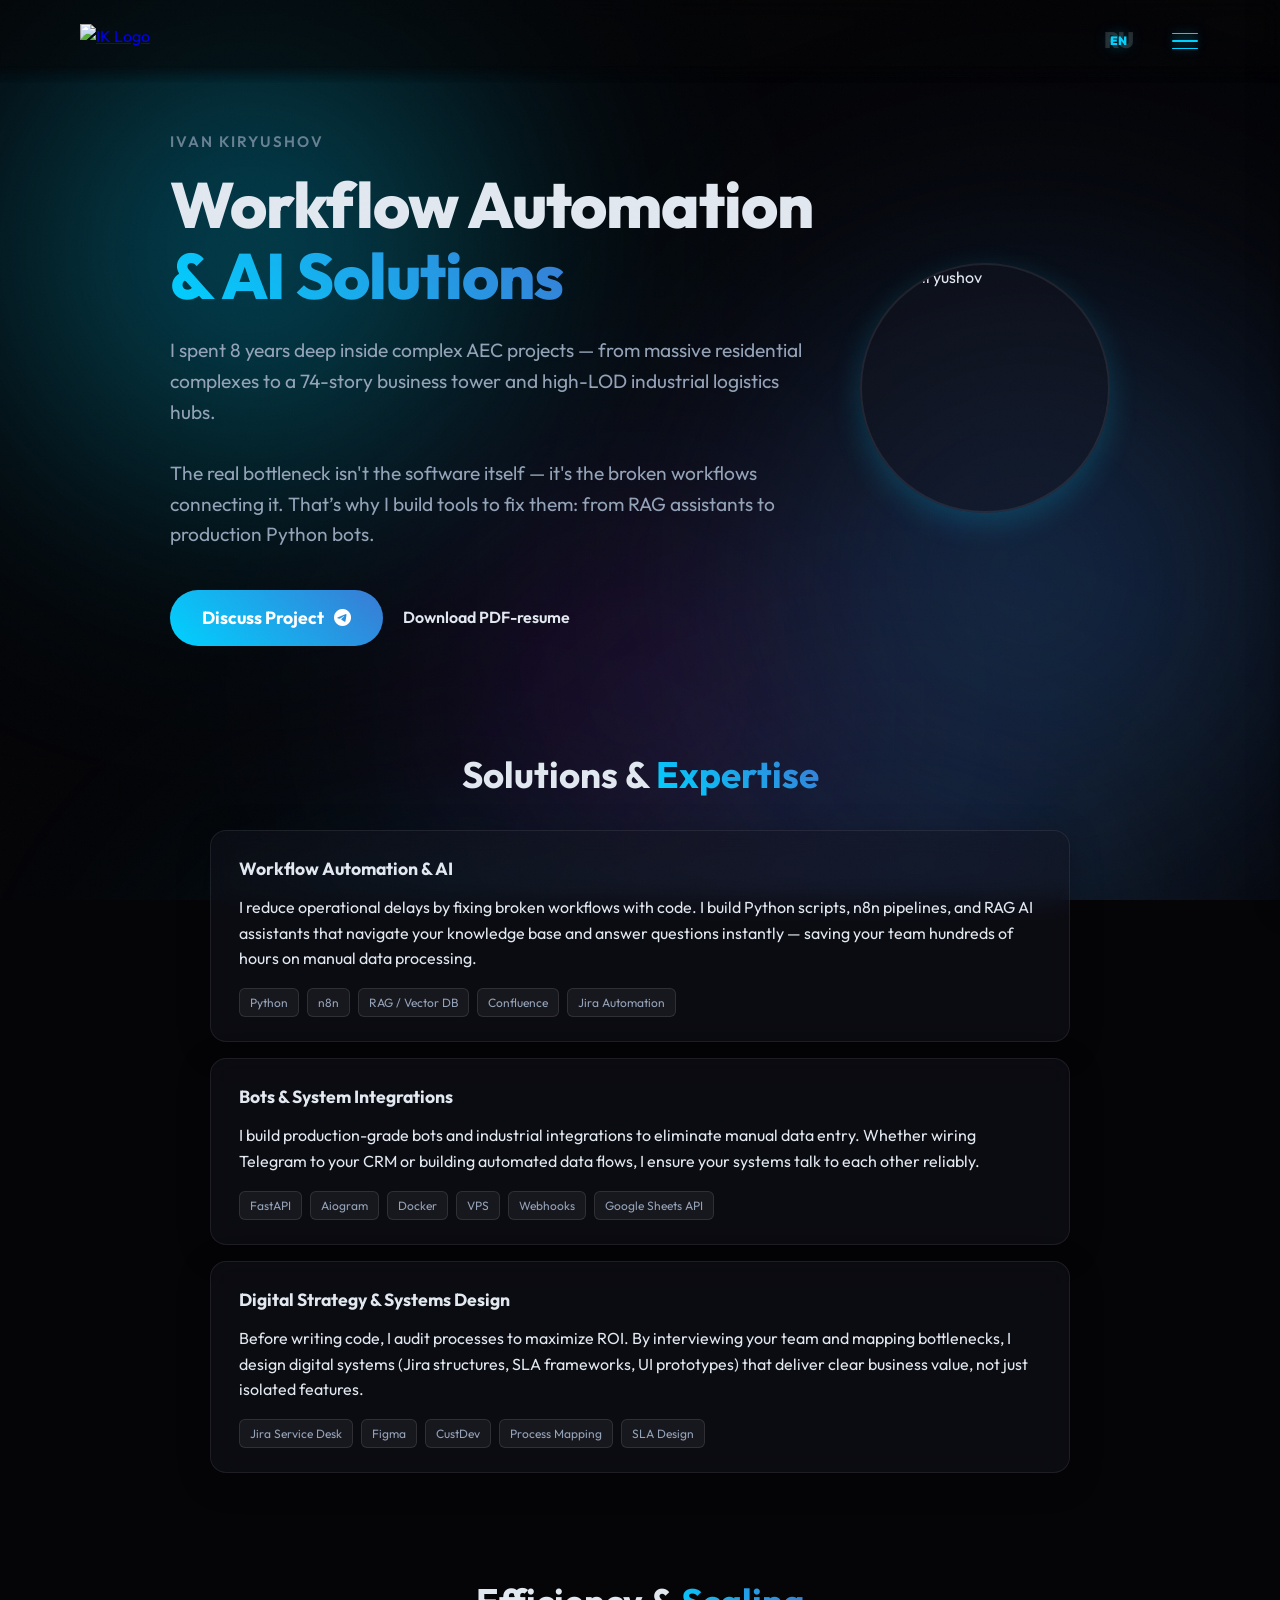
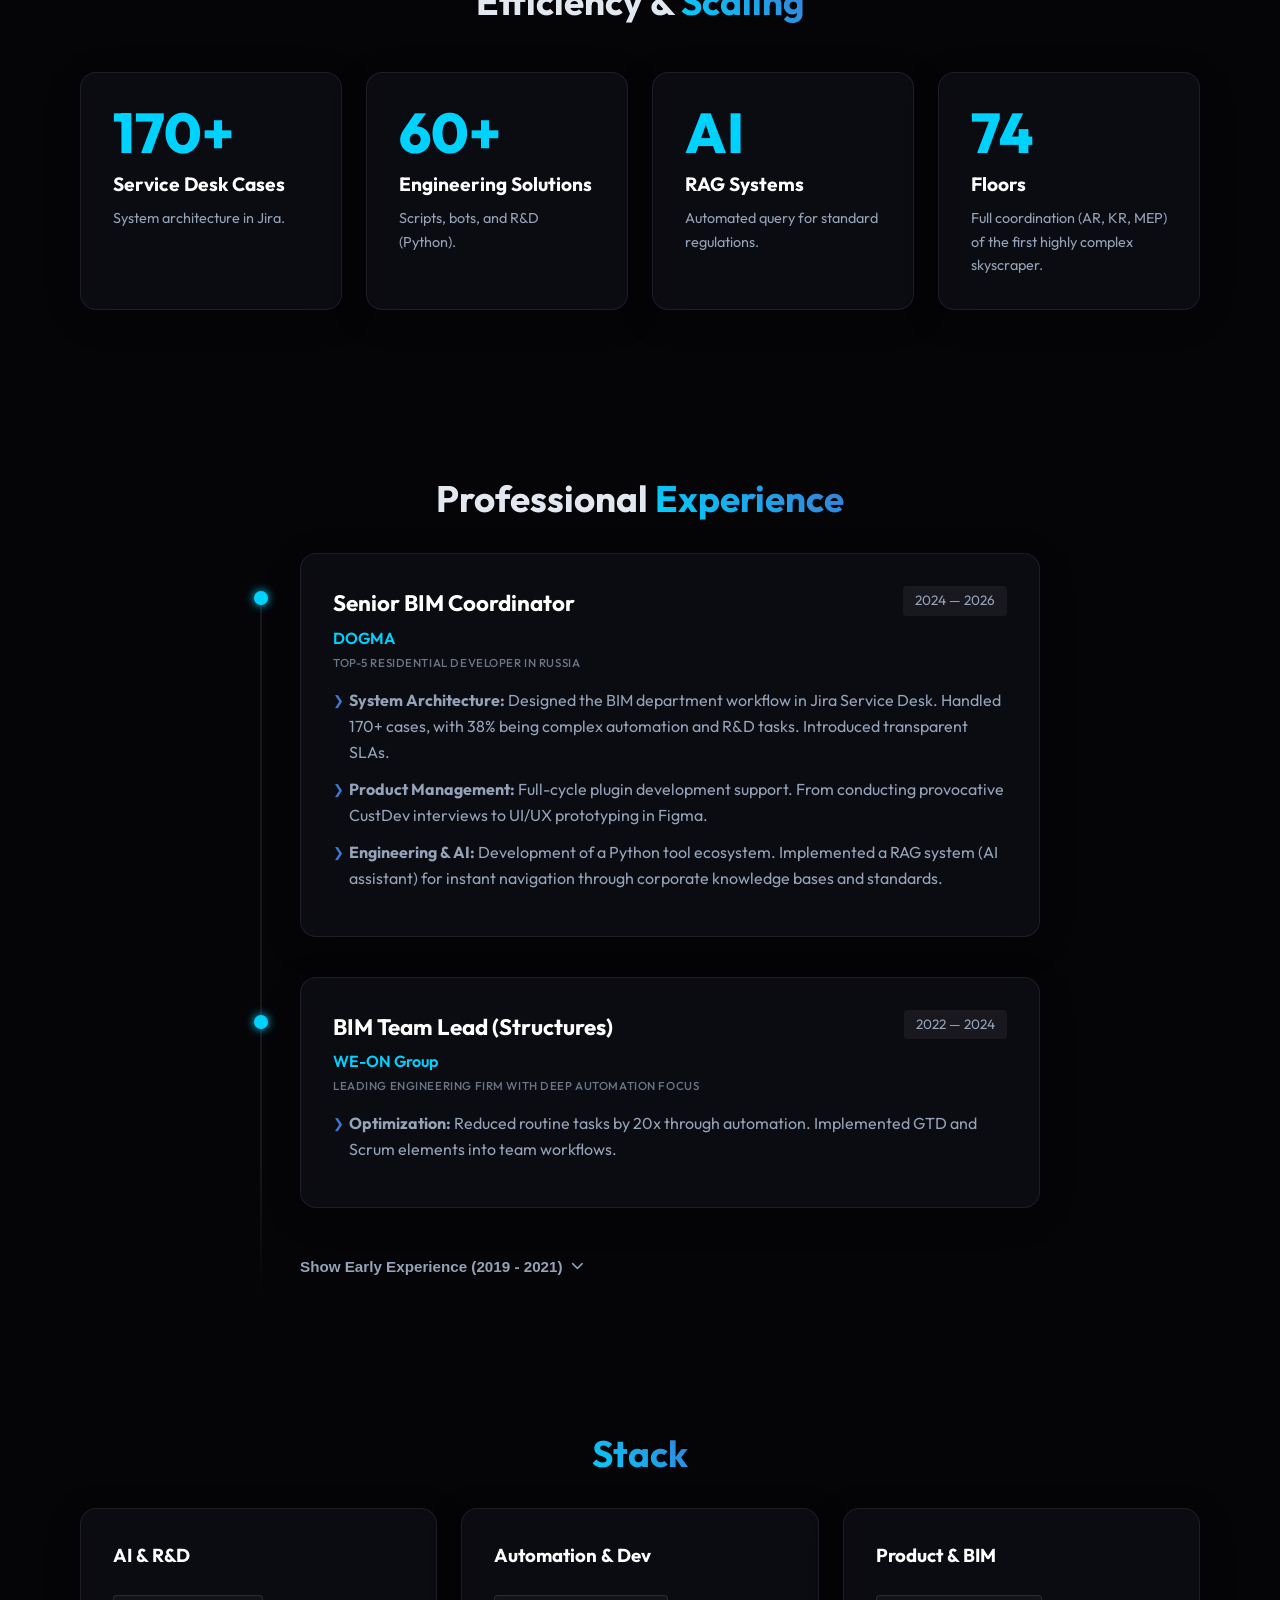
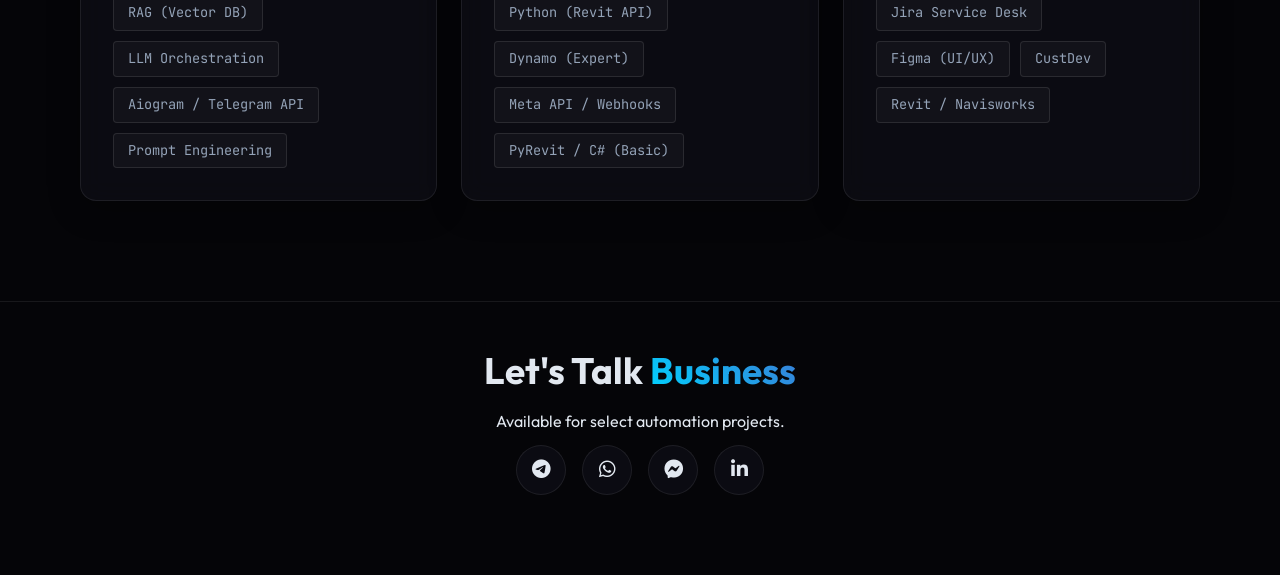
==== index.html @ f66e20c4 "feat: sync job titles in resumes with landing and fix PDF build pipeline" ====
<!DOCTYPE html>
<html lang="en">

<head>
    <meta charset="UTF-8">
    <meta name="viewport" content="width=device-width, initial-scale=1.0, maximum-scale=1.0, user-scalable=no">
    <title>Ivan Kiryushov | Workflow Automation Architect</title>
    <meta name="description"
        content="Workflow Automation Architect. Transforming manual engineering tasks into scalable automation via Python, n8n, and custom bots.">
    <link rel="preconnect" href="https://fonts.googleapis.com">
    <link rel="preconnect" href="https://fonts.gstatic.com" crossorigin>
    <link
        href="https://fonts.googleapis.com/css2?family=Outfit:wght@300;400;600;800&family=JetBrains+Mono:wght@400;500&display=swap"
        rel="stylesheet">
    <link rel="stylesheet" href="https://cdnjs.cloudflare.com/ajax/libs/font-awesome/6.4.0/css/all.min.css">
    <link rel="stylesheet" href="style.css">
    <link rel="icon" type="image/png" href="favicon.png">
    <link rel="apple-touch-icon" href="apple-touch-icon.png">
</head>

<body>
    <div class="noise-overlay"></div>
    <!-- Фоновые градиентные пятна для Glassmorphism -->
    <div class="blob-wrapper">
        <div class="blob blob-1"></div>
        <div class="blob blob-2"></div>
        <div class="blob blob-3"></div>
        <div class="blob blob-4"></div>
        <div class="blob blob-5"></div>
    </div>

    <nav class="glass-nav">
        <div class="container nav-content">
            <div class="nav-left">
                <a href="#" class="logo">
                    <img src="logo.png" alt="IK Logo" class="logo-img">
                </a>
            </div>

            <div class="nav-center">
                <!-- Status container removed for cleaner UX -->
            </div>
            <div class="nav-right">
                <a href="ru.html" class="lang-stack">
                    <span class="lang-bg">RU</span>
                    <span class="lang-fg">EN</span>
                </a>
                <!-- Burger Button -->
                <button class="menu-toggle" id="menu-toggle" aria-label="Menu">
                    <span></span>
                    <span></span>
                    <span></span>
                </button>
            </div>
        </div>
    </nav>

    <!-- Mobile Menu (Side Drawer) -->
    <div class="menu-dimmer" id="menu-dimmer"></div>
    <div class="mobile-drawer" id="mobile-drawer">
        <div class="drawer-header">
            <a href="ru.html?menu=active" class="lang-stack" style="margin-left: 10px;">
                <span class="lang-bg">RU</span>
                <span class="lang-fg">EN</span>
            </a>
            <button class="close-drawer" id="close-drawer" aria-label="Close">
                <i class="fas fa-times"></i>
            </button>
        </div>
        <div class="drawer-content">
            <ul class="drawer-nav">
                <li><a href="#services">Solutions</a></li>
                <li><a href="#stats">Efficiency</a></li>
                <li><a href="#experience">Experience</a></li>
                <li><a href="#skills">Stack</a></li>
            </ul>
            <div class="drawer-footer">
                <p>Contact me:</p>
                <div class="drawer-socials">
                    <a href="https://t.me/bimivan" target="_blank" class="glass-icon"><i
                            class="fab fa-telegram-plane"></i></a>
                    <a href="#" target="_blank" class="glass-icon"><i class="fab fa-whatsapp"></i></a>
                    <a href="#" target="_blank" class="glass-icon"><i class="fab fa-facebook-messenger"></i></a>
                    <a href="https://www.linkedin.com/in/ivan-kiryushov-5489a4198/" target="_blank"
                        class="glass-icon"><i class="fab fa-linkedin-in"></i></a>
                </div>
            </div>
        </div>
    </div>

    <header id="home" class="hero">
        <div class="container hero-content fade-up">
            <div class="hero-text-block">
                <p class="hero-name-tag">Ivan Kiryushov</p>
                <h1>Workflow Automation <br><span class="accent">& AI Solutions</span></h1>
                <p class="subtitle" style="max-width: 650px;">
                    I spent 8 years deep inside complex AEC projects — from massive residential complexes to a 74-story
                    business tower and high-LOD industrial logistics hubs.<br><br>
                    The real bottleneck isn't the software itself — it's the broken workflows connecting it. That’s why
                    I build tools to fix them: from RAG assistants to production Python bots.
                </p>
                <div class="hero-actions">
                    <a href="https://t.me/bimivan" target="_blank" class="btn btn-primary">Discuss Project <i
                            class="fab fa-telegram-plane"></i></a>
                    <a href="assets/Ivan_Kiryushov_Resume_EN.pdf" class="btn btn-secondary" download>Download
                        PDF-resume</a>
                </div>
            </div>

            <div class="hero-photo-block" style="position: relative;">
                <div class="glass-photo-wrapper"
                    style="width: 250px; height: 250px; border-radius: 50%; overflow: hidden; background: var(--glass-bg); border: 2px solid var(--glass-border); box-shadow: 0 10px 30px rgba(0, 210, 255, 0.2); position: relative; display: flex; align-items: center; justify-content: center;">
                    <img src="profile.png" alt="Ivan Kiryushov" style="width: 100%; height: 100%; object-fit: cover;">
                </div>
            </div>
        </div>
    </header>

    <section id="services" class="services section-pad">
        <div class="container">
            <h2 class="section-title text-center fade-up">Solutions & <span class="accent">Expertise</span></h2>
            <div class="services-list fade-up">

                <div class="service-card glass-card">
                    <div class="service-card-header">
                        <span class="service-title">Workflow Automation & AI</span>
                    </div>
                    <div class="service-card-body">
                        <p>I reduce operational delays by fixing broken workflows with code. I build Python scripts, n8n pipelines, and RAG AI assistants that navigate your knowledge base and answer questions instantly — saving your team hundreds of hours on manual data processing.</p>
                        <div class="service-tags">
                            <span>Python</span>
                            <span>n8n</span>
                            <span>RAG / Vector DB</span>
                            <span>Confluence</span>
                            <span>Jira Automation</span>
                        </div>
                    </div>
                </div>

                <div class="service-card glass-card">
                    <div class="service-card-header">
                        <span class="service-title">Bots & System Integrations</span>
                    </div>
                    <div class="service-card-body">
                        <p>I build production-grade bots and industrial integrations to eliminate manual data entry. Whether wiring Telegram to your CRM or building automated data flows, I ensure your systems talk to each other reliably.</p>
                        <div class="service-tags">
                            <span>FastAPI</span>
                            <span>Aiogram</span>
                            <span>Docker</span>
                            <span>VPS</span>
                            <span>Webhooks</span>
                            <span>Google Sheets API</span>
                        </div>
                    </div>
                </div>

                <div class="service-card glass-card">
                    <div class="service-card-header">
                        <span class="service-title">Digital Strategy & Systems Design</span>
                    </div>
                    <div class="service-card-body">
                        <p>Before writing code, I audit processes to maximize ROI. By interviewing your team and mapping bottlenecks, I design digital systems (Jira structures, SLA frameworks, UI prototypes) that deliver clear business value, not just isolated features.</p>
                        <div class="service-tags">
                            <span>Jira Service Desk</span>
                            <span>Figma</span>
                            <span>CustDev</span>
                            <span>Process Mapping</span>
                            <span>SLA Design</span>
                        </div>
                    </div>
                </div>

            </div>
        </div>
    </section>

    <section id="stats" class="stats">
        <div class="container fade-up" style="margin-bottom: 40px;">
            <h2 class="section-title text-center">Efficiency & <span class="accent">Scaling</span></h2>
        </div>
        <div class="container stats-grid delay-1 fade-up">
            <div class="stat-card glass-card">
                <div class="stat-number">170+</div>
                <div class="stat-label">Service Desk Cases</div>
                <div class="stat-desc">System architecture in Jira.</div>
            </div>
            <div class="stat-card glass-card">
                <div class="stat-number">60+</div>
                <div class="stat-label">Engineering Solutions</div>
                <div class="stat-desc">Scripts, bots, and R&D (Python).</div>
            </div>
            <div class="stat-card glass-card">
                <div class="stat-number">AI</div>
                <div class="stat-label">RAG Systems</div>
                <div class="stat-desc">Automated query for standard regulations.</div>
            </div>
            <div class="stat-card glass-card">
                <div class="stat-number">74</div>
                <div class="stat-label">Floors</div>
                <div class="stat-desc">Full coordination (AR, KR, MEP) of the first highly complex skyscraper.</div>
            </div>
        </div>
    </section>

    <section id="experience" class="experience section-pad">
        <div class="container">
            <h2 class="section-title text-center fade-up">Professional <span class="accent">Experience</span></h2>

            <div class="timeline">
                <div class="timeline-item fade-up">
                    <div class="timeline-dot"></div>
                    <div class="glass-card timeline-content">
                        <div class="job-header">
                            <div>
                                <h3>Senior BIM Coordinator</h3>
                                <div class="company">DOGMA</div>
                                <span class="company-tagline">TOP-5 Residential Developer in Russia</span>
                            </div>
                            <div class="period">2024 — 2026</div>
                        </div>
                        <ul class="job-details">
                            <li><strong>System Architecture:</strong> Designed the BIM department workflow in Jira
                                Service Desk. Handled 170+ cases, with 38% being complex automation and R&D tasks.
                                Introduced transparent SLAs.</li>
                            <li><strong>Product Management:</strong> Full-cycle plugin development support. From
                                conducting provocative CustDev interviews to UI/UX prototyping in Figma.</li>
                            <li><strong>Engineering & AI:</strong> Development of a Python tool ecosystem. Implemented a
                                RAG system (AI assistant) for instant navigation through corporate knowledge bases and
                                standards.</li>
                        </ul>
                    </div>
                </div>

                <div class="timeline-item fade-up">
                    <div class="timeline-dot"></div>
                    <div class="glass-card timeline-content">
                        <div class="job-header">
                            <div>
                                <h3>BIM Team Lead (Structures) </h3>
                                <div class="company">WE-ON Group</div>
                                <span class="company-tagline">Leading engineering firm with deep automation focus</span>
                            </div>
                            <div class="period">2022 — 2024</div>
                        </div>
                        <ul class="job-details">
                            <li><strong>Optimization:</strong> Reduced routine tasks by 20x through automation.
                                Implemented GTD and Scrum elements into team workflows.</li>
                        </ul>
                    </div>
                </div>

                <div class="exp-accordion">
                    <button class="exp-header">
                        <span>Show Early Experience (2019 - 2021)</span>
                        <i class="fas fa-chevron-down exp-chevron"></i>
                    </button>
                    <div class="exp-body">
                        <div class="exp-content">
                            <!-- Severin Development -->
                            <div class="timeline-item" style="margin-bottom: 0;">
                                <div class="timeline-dot" style="z-index: 2;"></div>
                                <div class="glass-card timeline-content">
                                    <div class="job-header">
                                        <div>
                                            <h3>BIM Coordinator</h3>
                                            <div class="company">Severin Development</div>
                                            <span class="company-tagline">Innovation incubator & birthplace of the
                                                "Signal"
                                                ecosystem and 3D-scanning technologies</span>
                                        </div>
                                        <div class="period">2020 — 2021</div>
                                    </div>
                                    <ul class="job-details">
                                        <li><strong>Complex Modeling:</strong> Coordination of a 74-story tower (AR, KR,
                                            MEP) in
                                            Moscow City.</li>
                                        <li><strong>R&D / Team Leading:</strong> Development of Scan-to-BIM workflows
                                            (point
                                            clouds). Task distribution management.</li>
                                    </ul>
                                </div>
                            </div>

                            <!-- MK3 Engineering -->
                            <div class="timeline-item" style="margin-bottom: 0; margin-top: 24px;">
                                <div class="timeline-dot" style="z-index: 2;"></div>
                                <div class="glass-card timeline-content">
                                    <div class="job-header">
                                        <div>
                                            <h3>BIM Coordinator</h3>
                                            <div class="company">MK3 Engineering</div>
                                            <span class="company-tagline">Award-winning industrial & high-LOD design
                                                experts</span>
                                        </div>
                                        <div class="period">2019 — 2020</div>
                                    </div>
                                    <ul class="job-details">
                                        <li><strong>Recognition:</strong> Industrial project won <strong>2nd
                                                place</strong> in the All-Russian BIM Technology Competition 2020.</li>
                                        <li><strong>Quality Control:</strong> Optimized clash detection algorithms,
                                            reducing design errors by 30% through automated reporting.</li>
                                    </ul>
                                </div>
                            </div>
                        </div>
                    </div>
                </div>
            </div>
        </div>
    </section>

    <section id="skills" class="skills section-pad">
        <div class="container fade-up">
            <h2 class="section-title text-center"><span class="accent">Stack</span></h2>
            <div class="skills-grid">
                <!-- AI & Automation -->
                <div class="glass-card skill-category">
                    <h3>AI & R&D</h3>
                    <div class="skill-tags">
                        <span>RAG (Vector DB)</span>
                        <span>LLM Orchestration</span>
                        <span>Aiogram / Telegram API</span>
                        <span>Prompt Engineering</span>
                    </div>
                </div>
                <!-- Core Dev -->
                <div class="glass-card skill-category">
                    <h3>Automation & Dev</h3>
                    <div class="skill-tags">
                        <span>Python (Revit API)</span>
                        <span>Dynamo (Expert)</span>
                        <span>Meta API / Webhooks</span>
                        <span>PyRevit / C# (Basic)</span>
                    </div>
                </div>
                <!-- Management -->
                <div class="glass-card skill-category">
                    <h3>Product & BIM</h3>
                    <div class="skill-tags">
                        <span>Jira Service Desk</span>
                        <span>Figma (UI/UX)</span>
                        <span>CustDev</span>
                        <span>Revit / Navisworks</span>
                    </div>
                </div>
            </div>
        </div>
    </section>


    <footer class="footer">
        <div class="container footer-content fade-up">
            <div class="footer-cta">
                <h2>Let's Talk <span class="accent">Business</span></h2>
                <p>Available for select automation projects.</p>
            </div>
            <div class="social-links">
                <a href="https://t.me/bimivan" target="_blank" class="glass-icon"><i
                        class="fab fa-telegram-plane"></i></a>
                <a href="https://wa.me/79959209584" target="_blank" class="glass-icon"><i
                        class="fab fa-whatsapp"></i></a>
                <a href="https://m.me/ivan.kiryushov" target="_blank" class="glass-icon"><i
                        class="fab fa-facebook-messenger"></i></a>
                <a href="https://www.linkedin.com/in/ivan-kiryushov-5489a4198/" target="_blank" class="glass-icon"><i
                        class="fab fa-linkedin-in"></i></a>
            </div>
        </div>
    </footer>


    <script src="app.js"></script>
</body>

</html>
---- style.css ----
:root {
    --bg-primary: #050508;
    --accent-blue: #00d2ff;
    --accent-teal: #3a7bd5;
    --text-main: #e2e8f0;
    --text-muted: #94a3b8;
    --glass-border: rgba(255, 255, 255, 0.08);
    --glass-bg: rgba(20, 22, 32, 0.45);
}

* {
    margin: 0;
    padding: 0;
    box-sizing: border-box;
    -webkit-font-smoothing: antialiased;
}

::selection {
    background-color: var(--accent-blue);
    color: var(--bg-primary);
}

::-moz-selection {
    background-color: var(--accent-blue);
    color: var(--bg-primary);
}

html {
    scroll-behavior: smooth;
    scroll-padding-top: 100px;
    overflow-x: hidden;
    width: 100%;
    margin: 0;
    padding: 0;
}

body {
    font-family: 'Outfit', sans-serif;
    background-color: var(--bg-primary);
    color: var(--text-main);
    line-height: 1.6;
    position: relative;
    margin: 0;
    padding: 0;
}

.noise-overlay {
    position: fixed;
    top: 0;
    left: 0;
    width: 100%;
    height: 100%;
    pointer-events: none;
    z-index: 9999;
    opacity: 0.02;
    background-image: url("data:image/svg+xml,%3Csvg viewBox='0 0 200 200' xmlns='http://www.w3.org/2000/svg'%3E%3Cfilter id='noiseFilter'%3E%3CfeTurbulence type='turbulence' baseFrequency='0.45' numOctaves='3' stitchTiles='stitch'/%3E%3C/filter%3E%3Crect width='100%25' height='100%25' filter='url(%23noiseFilter)'/%3E%3C/svg%3E");
    background-size: 150px 150px;
}

.blob-wrapper {
    position: fixed;
    /* Pin to viewport to prevent vertical leakage */
    top: 0;
    left: 0;
    width: 100%;
    height: 100%;
    overflow: hidden;
    clip-path: inset(0 0 0 0);
    /* Force clip to browser window */
    z-index: -1;
    pointer-events: none;
}

/* Background animated blobs for Premium Glassmorphism */
.blob {
    position: absolute;
    filter: blur(120px);
    z-index: -1;
    opacity: 0.8;
    mix-blend-mode: screen;
    pointer-events: none;
}

.blob-1 {
    top: -100px;
    left: -100px;
    width: 700px;
    height: 700px;
    background: radial-gradient(circle, rgba(0, 210, 255, 0.55) 0%, transparent 70%);
    animation: move-1 25s infinite alternate;
}

.blob-2 {
    top: 20%;
    right: -150px;
    width: 800px;
    height: 800px;
    background: radial-gradient(circle, rgba(58, 123, 213, 0.5) 0%, transparent 70%);
    animation: move-2 30s infinite alternate-reverse;
}

.blob-3 {
    top: 90%;
    left: 10%;
    width: 650px;
    height: 650px;
    background: radial-gradient(circle, rgba(0, 210, 255, 0.45) 0%, transparent 70%);
    animation: move-3 20s infinite alternate;
}

.blob-4 {
    top: 50%;
    left: 30%;
    width: 500px;
    height: 500px;
    background: radial-gradient(circle, rgba(142, 45, 226, 0.35) 0%, transparent 70%);
    animation: move-1 18s infinite alternate-reverse;
}

.blob-5 {
    top: 75%;
    right: 5%;
    width: 650px;
    height: 650px;
    background: radial-gradient(circle, rgba(58, 123, 213, 0.4) 0%, transparent 70%);
    animation: move-4 22s infinite alternate;
}

@keyframes move-1 {
    0% {
        transform: translate(0, 0) scale(1) rotate(0deg);
    }

    100% {
        transform: translate(100px, 50px) scale(1.2) rotate(45deg);
    }
}

@keyframes move-4 {
    0% {
        transform: translate(0, 0) scale(1);
    }

    100% {
        transform: translate(-120px, -80px) scale(1.15) rotate(-30deg);
    }
}

@keyframes move-2 {
    0% {
        transform: translate(0, 0) scale(1.1);
    }

    100% {
        transform: translate(-150px, 100px) scale(0.9);
    }
}

@keyframes move-3 {
    0% {
        transform: translate(0, 100px) scale(0.8);
    }

    100% {
        transform: translate(50px, -50px) scale(1.1);
    }
}


.container {
    max-width: 1200px;
    margin: 0 auto;
    padding: 0 40px;
    /* Increased for premium air */
}

.accent {
    color: var(--accent-blue);
    background: -webkit-linear-gradient(45deg, var(--accent-blue), var(--accent-teal));
    -webkit-background-clip: text;
    background-clip: text;
    -webkit-text-fill-color: transparent;
}

h1 {
    font-size: clamp(2.5rem, 5vw, 4.5rem);
    font-weight: 800;
    line-height: 1.1;
    margin-bottom: 24px;
    letter-spacing: -1px;
}

/* Specific sizing for Russian H1 to prevent overflow/crowding */
html[lang="ru"] h1 {
    font-size: clamp(2rem, 4.2vw, 3.8rem);
}

h2 {
    font-size: 2.3rem;
    font-weight: 700;
    margin-bottom: 40px;
}

.section-title {
    margin-bottom: 25px;
}

.text-center {
    text-align: center;
}

/* Glassmorphism Cards */
.glass-card {
    background: var(--glass-bg);
    backdrop-filter: blur(12px);
    -webkit-backdrop-filter: blur(12px);
    border: 1px solid var(--glass-border);
    border-radius: 16px;
    padding: 32px;
    transition: border-color 0.3s ease, box-shadow 0.3s ease;
    box-shadow: 0 8px 32px rgba(0, 0, 0, 0.3);
    /* Static shadow for volume */
    position: relative;
}




/* Nav */
.glass-nav {
    position: fixed;
    top: 0;
    left: 0;
    width: 100%;
    z-index: 1000;
    background: rgba(5, 5, 8, 0.6) !important;
    backdrop-filter: blur(12px) !important;
    -webkit-backdrop-filter: blur(12px) !important;
    padding: 16px 0;
    transition: all 0.3s ease;
    box-shadow: 0 4px 30px rgba(0, 0, 0, 0.3);
    mask-image: linear-gradient(to bottom, black 80%, transparent 100%);
    -webkit-mask-image: linear-gradient(to bottom, black 80%, transparent 100%);
    border-bottom: none;
}

/* --- Legacy Nav Styles Removed (Consolidated in Unified Header section) --- */

/* Buttons */
.btn-outline {
    border: 1px solid var(--accent-blue);
    color: var(--accent-blue);
    padding: 10px 24px;
    border-radius: 30px;
    text-decoration: none;
    font-weight: 600;
    transition: all 0.3s ease;
}

.btn-outline:hover {
    background: rgba(0, 210, 255, 0.1);
    box-shadow: 0 0 15px rgba(0, 210, 255, 0.2);
}

.btn-primary {
    background: linear-gradient(45deg, var(--accent-blue), var(--accent-teal));
    color: #fff;
    padding: 14px 32px;
    border-radius: 30px;
    text-decoration: none;
    font-weight: 700;
    font-size: 1.1rem;
    display: inline-flex;
    align-items: center;
    gap: 10px;
    transition: transform 0.2s, box-shadow 0.2s;
    border: none;
}

.btn-primary:hover {
    transform: scale(1.05);
    box-shadow: 0 0 20px rgba(0, 210, 255, 0.4);
}

.btn-secondary {
    color: var(--text-main);
    text-decoration: none;
    display: inline-flex;
    align-items: center;
    gap: 8px;
    font-weight: 600;
    transition: color 0.2s;
}

.btn-secondary:hover {
    color: var(--accent-blue);
}

/* Hero Section */
.hero-name-tag {
    font-size: 0.95rem;
    font-weight: 600;
    color: var(--text-muted);
    letter-spacing: 2px;
    text-transform: uppercase;
    margin-bottom: 16px;
    opacity: 0.7;
}

.hero {
    display: flex;
    align-items: center;
    padding-top: 130px;
    padding-bottom: 40px;
    position: relative;
    min-height: auto;
}

.subtitle {
    font-size: 1.2rem;
    color: var(--text-muted);
    max-width: 600px;
    margin-bottom: 40px;
}

.hero-content {
    display: grid;
    grid-template-columns: 1fr auto;
    gap: 40px;
    align-items: center;
}

.hero-actions {
    display: flex;
    gap: 20px;
    align-items: center;
}

@media (max-width: 900px) {
    .hero {
        padding-top: 80px;
        /* Уменьшаем отступ сверху на мобилке */
        min-height: auto;
    }

    .hero-content {
        grid-template-columns: 1fr;
        text-align: center;
        gap: 20px;
    }

    .hero-greeting {
        justify-content: center;
    }

    .subtitle {
        margin: 0 auto 30px auto;
    }

    .hero-actions {
        justify-content: center;
        flex-wrap: wrap;
    }

    .hero-photo-block {
        order: -1;
        display: flex;
        justify-content: center;
        margin-bottom: 10px;
    }

    .glass-photo-wrapper {
        width: 180px !important;
        height: 180px !important;
    }
}

/* Stats */
.stats {
    padding: 40px 0 100px;
}

.stats-grid {
    display: grid;
    grid-template-columns: repeat(auto-fit, minmax(240px, 1fr));
    gap: 24px;
}

.stat-number {
    font-size: 3.5rem;
    font-weight: 800;
    color: var(--accent-blue);
    line-height: 1;
    margin-bottom: 8px;
}

.stat-label {
    font-size: 1.2rem;
    font-weight: 700;
    margin-bottom: 8px;
    color: #fff;
}

.stat-desc {
    color: var(--text-muted);
    font-size: 0.9rem;
}

/* Experience */
.section-pad {
    padding: 60px 0;
}

.timeline {
    position: relative;
    max-width: 800px;
    margin: 0 auto;
    padding-bottom: 20px;
}

.timeline::before {
    content: '';
    position: absolute;
    top: 40px;
    bottom: 0;
    left: 20px;
    width: 2px;
    background: linear-gradient(to bottom, var(--glass-border) 80%, transparent);
}

.timeline-item {
    position: relative;
    padding-left: 60px;
    margin-bottom: 40px;
}

.timeline-dot {
    position: absolute;
    left: 14px;
    top: 38px;
    width: 14px;
    height: 14px;
    border-radius: 50%;
    background: var(--accent-blue);
    box-shadow: 0 0 10px var(--accent-blue);
    z-index: 2;
}

.job-header {
    display: flex;
    justify-content: space-between;
    align-items: flex-start;
    margin-bottom: 16px;
    flex-wrap: wrap;
    gap: 10px;
}

.job-header h3 {
    font-size: 1.4rem;
    color: #fff;
    margin-bottom: 4px;
}

.company {
    color: var(--accent-blue);
    font-weight: 600;
    display: flex;
    align-items: center;
    gap: 6px;
}

.company-tagline {
    display: block;
    font-size: 0.72rem;
    color: var(--text-muted);
    opacity: 0.7;
    text-transform: uppercase;
    letter-spacing: 0.05em;
    font-weight: 500;
    margin-top: 2px;
}

.period {
    background: rgba(255, 255, 255, 0.05);
    padding: 4px 12px;
    border-radius: 4px;
    font-size: 0.85rem;
    color: var(--text-muted);
}

.job-details {
    list-style-type: none;
}

.job-details li {
    margin-bottom: 12px;
    color: var(--text-muted);
    position: relative;
    padding-left: 16px;
}

.job-details li::before {
    content: '❯';
    position: absolute;
    left: 0;
    color: var(--accent-teal);
    font-size: 0.8rem;
    top: 2px;
}

@media (max-width: 600px) {
    .timeline::before {
        left: 5px;
    }

    .timeline-dot {
        left: -1px;
        width: 12px;
        height: 12px;
    }

    .timeline-item {
        padding-left: 30px;
    }

    .glass-card {
        padding: 24px 20px;
        /* Уменьшаем внутренние рамки на смартфонах */
    }

    .container {
        padding: 0 20px;
        /* Уменьшаем боковые отступы всей страницы на мобилках */
    }

    .nav-right {
        gap: 15px;
        /* Убираем огромный отступ между языком и меню на мобилках */
    }

    .section-pad {
        padding: 30px 0;
        /* Минимальные отступы на мобилке */
    }

    .footer {
        padding: 10px 0 5px;
        /* Экстремально компактный подвал */
        margin-top: 0;
    }
}

/* Services */
.services-list {
    display: flex;
    flex-direction: column;
    gap: 16px;
    max-width: 860px;
    margin: 0 auto;
}

.service-accordion {
    padding: 0;
    /* Removed overflow: hidden to allow jitter stabilizer to work */
    transition: border-color 0.3s ease, box-shadow 0.3s ease;
}

.service-accordion.is-open {
    border-color: rgba(0, 210, 255, 0.35);
    box-shadow: 0 8px 32px rgba(0, 210, 255, 0.12);
}

.service-header {
    width: 100%;
    background: none;
    border: none;
    cursor: pointer;
    padding: 24px 28px;
    display: flex;
    justify-content: space-between;
    align-items: center;
    gap: 16px;
    text-align: left;
}

.service-header-left {
    display: flex;
    align-items: center;
    gap: 16px;
}

.service-icon {
    font-size: 1.5rem;
    flex-shrink: 0;
}

.service-title {
    font-size: 1.1rem;
    font-weight: 700;
    color: var(--text-main);
    transition: color 0.3s ease;
}

/* Service Cards (Static version of accordions) */
.service-card {
    padding: 0 !important;
    overflow: hidden;
}

.service-card-header {
    padding: 24px 28px 12px 28px;
}

.service-card-body {
    padding: 0 28px 24px 28px;
}

.service-tags {
    display: flex;
    flex-wrap: wrap;
    gap: 8px;
    margin-top: 16px;
}

.service-tags span {
    background: rgba(255, 255, 255, 0.05);
    border: 1px solid rgba(255, 255, 255, 0.1);
    padding: 4px 10px;
    border-radius: 6px;
    font-size: 0.75rem;
    color: var(--text-muted);
}

.service-accordion.is-open .service-title {
    color: var(--accent-blue);
}

.service-chevron {
    color: var(--text-muted);
    font-size: 0.9rem;
    flex-shrink: 0;
    transition: transform 0.4s cubic-bezier(0.19, 1, 0.22, 1), color 0.3s ease;
}

.service-accordion.is-open .service-chevron {
    transform: rotate(180deg);
    color: var(--accent-blue);
}

.service-body {
    padding: 0 28px 24px 28px;
}

/* Experience Accordion (Custom) */
.exp-accordion {
    margin-top: 10px;
    /* Aligned with timeline */
}

.exp-header {
    background: none;
    border: none;
    cursor: pointer;
    color: var(--text-muted);
    font-weight: 600;
    font-size: 0.95rem;
    padding: 10px 0 10px 60px;
    /* Matched to timeline padding */
    display: inline-flex;
    align-items: center;
    gap: 8px;
    transition: color 0.3s ease;
}

.exp-header:hover {
    color: var(--accent-blue);
}

.exp-chevron {
    font-size: 0.8rem;
    transition: transform 0.4s cubic-bezier(0.19, 1, 0.22, 1), color 0.3s ease;
}

.exp-accordion.is-open .exp-header {
    color: var(--accent-blue);
}

.exp-accordion.is-open .exp-chevron {
    transform: rotate(180deg);
}

.exp-body {
    max-height: 0;
    overflow: hidden;
    transition: max-height 0.8s cubic-bezier(0.16, 1, 0.3, 1);
}

.exp-content {
    padding-top: 24px;
    display: flex;
    flex-direction: column;
    gap: 24px;
}


.service-body p {
    color: var(--text-muted);
    line-height: 1.7;
    margin-bottom: 20px;
    font-size: 0.95rem;
}

.service-body .service-tags {
    display: flex;
    flex-wrap: wrap;
    gap: 8px;
    padding-bottom: 24px;
}

.service-body .service-tags span {
    background: rgba(255, 255, 255, 0.03);
    border: 1px solid rgba(255, 255, 255, 0.1);
    padding: 4px 10px;
    border-radius: 4px;
    font-size: 0.8rem;
    color: var(--text-muted);
    font-family: 'JetBrains Mono', monospace;
    transition: all 0.3s ease;
    cursor: default;
}

/* Skills */
.skills-grid {
    display: grid;
    grid-template-columns: repeat(auto-fit, minmax(300px, 1fr));
    gap: 24px;
}

.skill-category h3 {
    display: flex;
    align-items: center;
    gap: 12px;
    margin-bottom: 24px;
    color: #fff;
}

.skill-category h3 i {
    color: var(--accent-blue);
}

.skill-tags {
    display: flex;
    flex-wrap: wrap;
    gap: 10px;
}

.skill-tags span {
    background: rgba(255, 255, 255, 0.03);
    border: 1px solid rgba(255, 255, 255, 0.1);
    padding: 6px 14px;
    border-radius: 4px;
    font-size: 0.85rem;
    color: var(--text-muted);
    font-family: 'JetBrains Mono', monospace;
    transition: all 0.3s ease;
    cursor: default;
}



/* Footer */
.footer {
    border-top: 1px solid var(--glass-border);
    padding: 40px 0 70px;
    /* Increased bottom padding for Taskbar safety */
    margin-top: 40px;
    text-align: center;
}

.footer-cta h2 {
    margin-bottom: 8px;
}

.social-links {
    display: flex;
    justify-content: center;
    gap: 16px;
    margin: 10px 0;
}

.glass-icon {
    width: 50px;
    height: 50px;
    display: flex;
    align-items: center;
    justify-content: center;
    border-radius: 50%;
    background: var(--glass-bg);
    border: 1px solid var(--glass-border);
    color: var(--text-main);
    font-size: 1.2rem;
    text-decoration: none;
    transition: all 0.3s ease;
}

.glass-icon:hover {
    color: var(--accent-blue);
    border-color: var(--accent-blue);
    transform: translateY(-3px);
    box-shadow: 0 5px 15px rgba(0, 210, 255, 0.2);
}

/* Animations - Reveal Scroll */
.fade-up {
    opacity: 0;
    transform: translateY(30px);
    transition: opacity 0.8s cubic-bezier(0.16, 1, 0.3, 1), transform 0.8s cubic-bezier(0.16, 1, 0.3, 1);
}

.fade-up.visible {
    opacity: 1;
    transform: translateY(0);
}

.delay-1 {
    transition-delay: 0.2s;
}

/* Responsive adjustments */
/* --- Pixel-Perfect Unified Header --- */
.nav-content {
    display: grid !important;
    grid-template-columns: repeat(3, 1fr);
    /* 3 equal columns for absolute centering */
    align-items: center;
    position: relative;
    width: 100%;
    min-height: 50px;
}

.nav-left {
    display: flex;
    align-items: center;
    justify-self: start;
    z-index: 10;
}

.nav-center {
    display: flex;
    justify-content: center;
    align-items: center;
    justify-self: center;
    pointer-events: none;
    z-index: 5;
    padding-bottom: 2px;
    /* Optical vertical correction */
}

.nav-right {
    display: flex;
    align-items: center;
    justify-self: end;
    gap: 40px;
    /* Matched to container padding for symmetry */
    z-index: 10;
}

.nav-status-container {
    display: flex;
    align-items: center;
    justify-content: center;
    gap: 8px;
    background: rgba(0, 210, 255, 0.05);
    border: 1px solid rgba(0, 210, 255, 0.15);
    padding: 2px 16px 4px;
    /* Balanced for 28px height */
    border-radius: 20px;
    white-space: nowrap;
    opacity: 1 !important;
    pointer-events: auto;
    min-height: 28px;
    /* Unified height */
    transition: all 0.4s cubic-bezier(0.19, 1, 0.22, 1);
    will-change: width, transform, opacity;
}

.status-dot {
    display: block !important;
    width: 8px !important;
    height: 8px !important;
    aspect-ratio: 1 / 1 !important;
    /* Force equal dimensions */
    background: #00ff88 !important;
    border-radius: 50% !important;
    /* Force absolute circle */
    box-shadow: 0 0 10px #00ff88, 0 0 20px rgba(0, 255, 136, 0.3);
    animation: statusPulse 1.5s infinite;
    flex-shrink: 0;
}

.status-text {
    font-size: 0.75rem;
    font-weight: 600;
    color: var(--accent-blue);
    text-transform: uppercase;
    letter-spacing: 0.8px;
    line-height: normal;
    display: flex;
    align-items: center;
    transition: opacity 0.4s ease-in-out;
    /* Smooth fade for dynamic updates */
}

@keyframes statusPulse {

    0%,
    100% {
        opacity: 1;
        transform: scale(1);
    }

    50% {
        opacity: 0.6;
        transform: scale(1.2);
    }
}

@media (min-width: 1024px) {
    .nav-status-container {
        padding: 8px 20px;
    }

    .status-text {
        font-size: 0.85rem;
        letter-spacing: 1.2px;
    }

    .status-dot {
        width: 10px;
        height: 10px;
    }
}

/* Logo Fix */
.logo-img {
    height: 34px;
    width: auto;
    display: block;
}

/* Lang Switch Spacing */
/* --- Advanced Language Stack --- */
.lang-stack {
    position: relative;
    display: flex;
    justify-content: center;
    align-items: center;
    width: 28px;
    /* Matched to burger width */
    height: 28px;
    /* Matched to burger height */
    text-decoration: none;
    margin-right: 0;
}

.lang-bg {
    position: absolute;
    font-size: 1.4rem;
    /* Larger halo for all-around visibility */
    font-weight: 900;
    color: rgba(255, 255, 255, 0.15);
    transform: translateY(0);
    /* Centered with active lang */
    z-index: 1;
    pointer-events: none;
    letter-spacing: -1px;
}

.lang-fg {
    position: relative;
    font-size: 0.75rem;
    font-weight: 900;
    color: var(--accent-blue);
    text-shadow: 0 0 15px rgba(0, 210, 255, 0.6);
    transform: translateY(0);
    /* Perfectly centered on top of the ghost text */
    z-index: 2;
    transition: all 0.3s ease;
}

.lang-stack:hover .lang-bg {
    color: rgba(255, 255, 255, 0.6);
    /* Prominent activation state */
    transform: scale(1.1);
    text-shadow: 0 0 20px rgba(255, 255, 255, 0.2);
}

.lang-stack:hover .lang-fg {
    transform: translateY(-11px);
    color: #fff;
}

/* Fixed Burger */
.menu-toggle {
    display: flex !important;
    flex-direction: column;
    justify-content: center;
    gap: 6px;
    width: 28px;
    height: 28px;
    background: none;
    border: none;
    cursor: pointer;
}

.menu-toggle span {
    display: block;
    width: 26px;
    height: 1.5px;
    background: var(--accent-blue);
    border-radius: 2px;
    box-shadow: 0 0 8px rgba(0, 210, 255, 0.6);
    transition: all 0.4s cubic-bezier(0.19, 1, 0.22, 1);
}

.menu-toggle.active span:nth-child(1) {
    transform: translateY(8px) rotate(45deg);
}

.menu-toggle.active span:nth-child(2) {
    opacity: 0;
    transform: translateX(-20px);
}

.menu-toggle.active span:nth-child(3) {
    transform: translateY(-8px) rotate(-45deg);
}

/* Menu Dimmer Overlay */
.menu-dimmer {
    position: fixed;
    top: 0;
    left: 0;
    width: 100%;
    height: 100vh;
    background: rgba(0, 0, 0, 0.4);
    backdrop-filter: blur(4px);
    -webkit-backdrop-filter: blur(4px);
    z-index: 999;
    opacity: 0;
    visibility: hidden;
    transition: all 0.4s ease;
}

.menu-dimmer.active {
    opacity: 1;
    visibility: visible;
}

/* Side Drawer Mobile Menu */
.mobile-drawer {
    position: fixed;
    top: 0;
    right: -320px;
    /* Hidden off-screen */
    width: 300px;
    height: 100vh;
    background: rgba(5, 5, 8, 0.85);
    backdrop-filter: blur(20px) saturate(160%);
    -webkit-backdrop-filter: blur(20px) saturate(160%);
    border-left: 1px solid rgba(255, 255, 255, 0.08);
    z-index: 1000;
    display: flex;
    flex-direction: column;
    transition: all 0.4s cubic-bezier(0.19, 1, 0.22, 1);
    box-shadow: -10px 0 30px rgba(0, 0, 0, 0.6);
}

.mobile-drawer.active {
    right: 0;
}

.drawer-header {
    display: flex;
    justify-content: space-between;
    align-items: center;
    padding: 20px 30px;
}

.close-drawer {
    background: none;
    border: none;
    color: var(--accent-blue);
    font-size: 1.8rem;
    cursor: pointer;
    transition: transform 0.3s ease;
}

.close-drawer:hover {
    transform: rotate(90deg);
}

.drawer-content {
    flex: 1;
    padding: 20px 40px;
    display: flex;
    flex-direction: column;
    justify-content: space-between;
}

.drawer-nav {
    display: flex;
    flex-direction: column;
    gap: 32px;
    margin-top: 20px;
    list-style: none;
    padding: 0;
}

.drawer-nav a {
    font-size: 1.6rem;
    font-weight: 700;
    color: #fff;
    text-decoration: none;
    transition: all 0.3s ease;
    opacity: 0;
    transform: translateX(20px);
}

.mobile-drawer.active .drawer-nav a {
    opacity: 1;
    transform: translateX(0);
}

.mobile-drawer.active .drawer-nav li:nth-child(1) a {
    transition-delay: 0.1s;
}

.mobile-drawer.active .drawer-nav li:nth-child(2) a {
    transition-delay: 0.2s;
}

.mobile-drawer.active .drawer-nav li:nth-child(3) a {
    transition-delay: 0.3s;
}

.mobile-drawer.active .drawer-nav li:nth-child(4) a {
    transition-delay: 0.4s;
}

.drawer-nav a:hover {
    color: var(--accent-blue);
    padding-left: 10px;
}

.drawer-footer {
    padding-bottom: 50px;
    opacity: 0;
    transform: translateY(20px);
    transition: all 0.4s ease 0.5s;
}

.mobile-drawer.active .drawer-footer {
    opacity: 1;
    transform: translateY(0);
}

.drawer-footer p {
    font-size: 0.9rem;
    color: var(--text-muted);
    margin-bottom: 16px;
    text-transform: uppercase;
    letter-spacing: 1px;
}

.drawer-socials {
    display: flex;
    gap: 16px;
}

.drawer-socials .glass-icon {
    width: 44px;
    height: 44px;
    font-size: 1.1rem;
    background: rgba(255, 255, 255, 0.03);
}

@media (max-width: 768px) {
    .glass-nav .container {
        padding: 0 12px !important;
        /* Unified 12px edge padding for header */
    }

    .nav-content {
        padding: 0 !important;
    }

    .logo-img {
        height: 28px !important;
        /* Smaller for mobile */
    }

    .nav-right {
        gap: 12px !important;
        /* Symmetric 12px gap */
    }

    .nav-status-container {
        padding: 2px 8px 4px !important;
        /* Added bottom padding for vertical юстировка */
        background: rgba(0, 210, 255, 0.03) !important;
        border: 1px solid rgba(0, 210, 255, 0.1) !important;
    }

    .status-text {
        font-size: 9px !important;
    }

    .hero h1 {
        font-size: 2.4rem;
    }
}

/* --- Print Styles for High-Quality PDF Generation --- */
@media print {

    /* 1. Делаем все анимированные элементы видимыми мгновенно */
    .fade-up {
        opacity: 1 !important;
        transform: none !important;
        transition: none !important;
    }

    /* 2. Прячем интерактивные элементы управления */
    .glass-nav,
    .menu-toggle,
    .mobile-drawer,
    .menu-dimmer,
    .blob-wrapper,
    .noise-overlay,
    .hero-actions,
    .lang-stack {
        display: none !important;
    }

    /* 3. Настройка страницы и фона */
    @page {
        margin: 0;
        size: auto;
    }

    body {
        background-color: #050508 !important;
        /* Сохраняем премиальный темный фон */
        -webkit-print-color-adjust: exact;
        print-color-adjust: exact;
    }

    .hero {
        padding-top: 40px !important;
        min-height: auto !important;
        height: auto !important;
    }

    .section-pad {
        padding: 30px 0 !important;
    }

    .container {
        padding: 0 40px !important;
    }

    /* 4. Отключаем градиентный текст (в PDF он часто глючит), оставляем чистый цвет */
    .accent {
        -webkit-text-fill-color: initial !important;
        background: none !important;
        color: var(--accent-blue) !important;
    }

    .glass-card {
        break-inside: avoid;
        /* Чтобы карточки не разрывались между страницами */
        border: 1px solid rgba(255, 255, 255, 0.1) !important;
        background: rgba(20, 22, 32, 0.8) !important;
    }
}
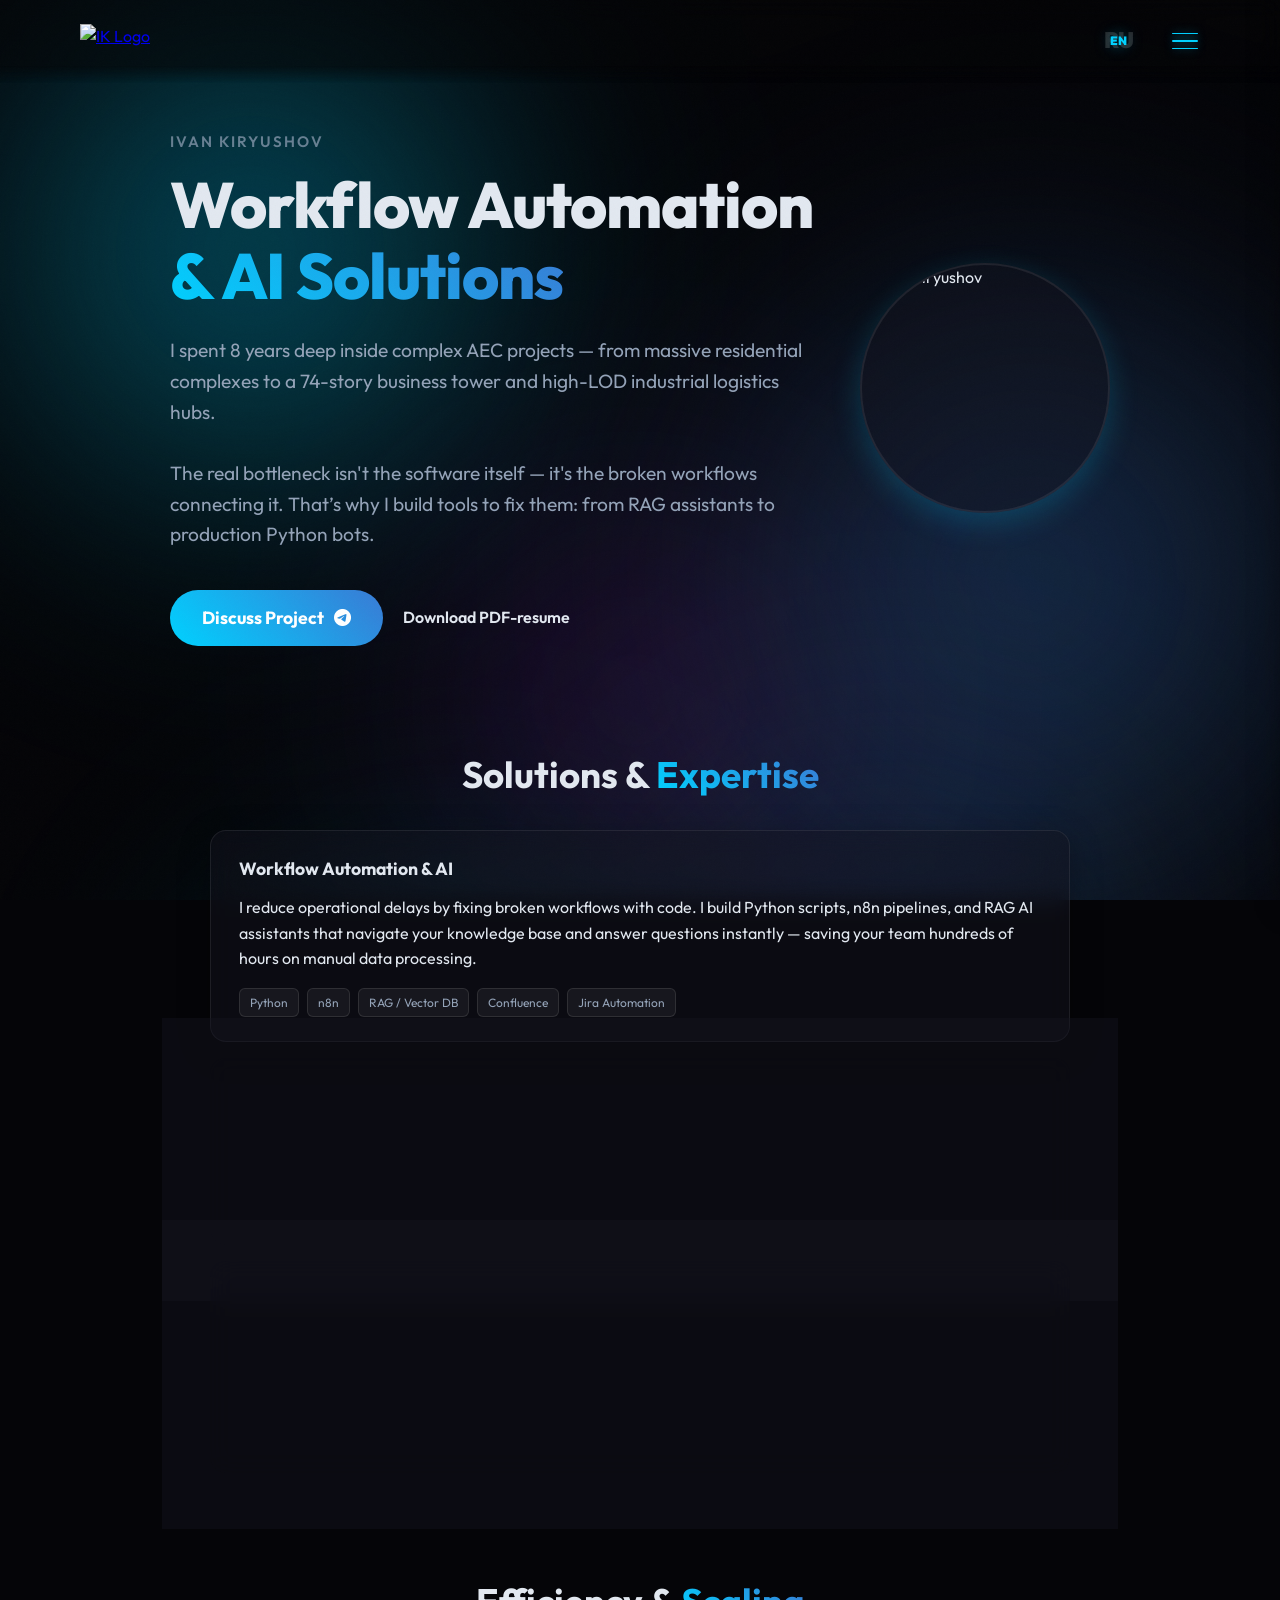
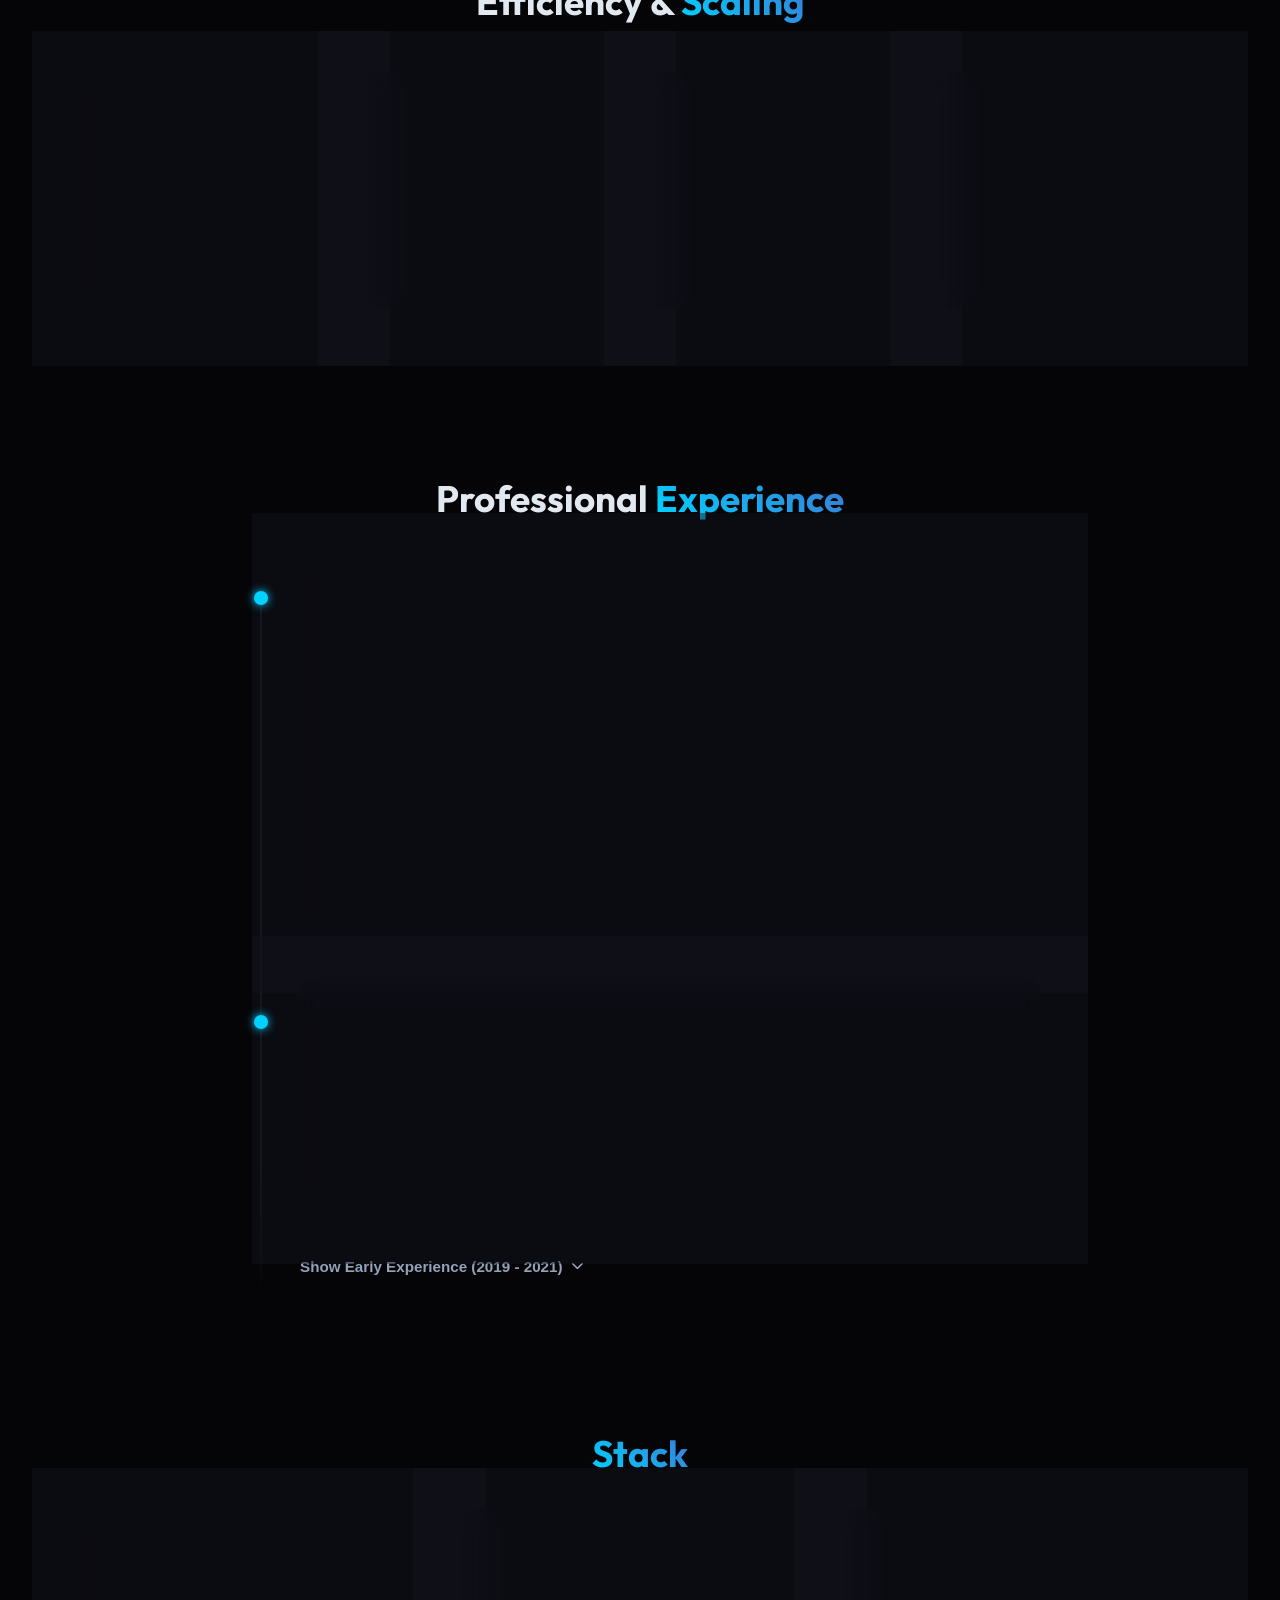
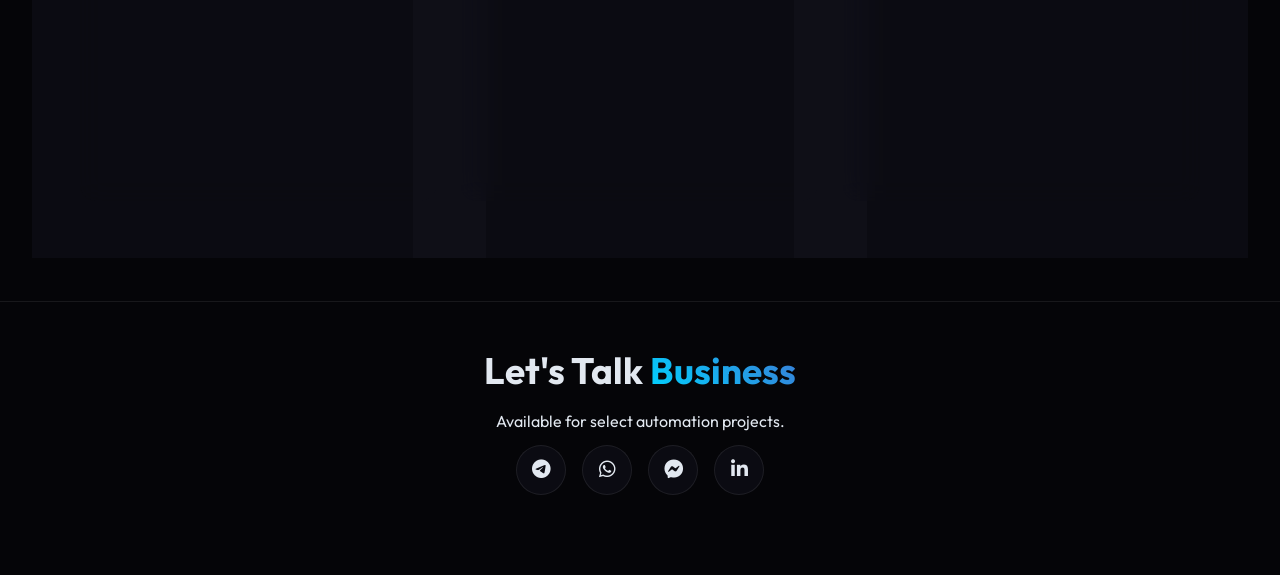
==== commit a14a9510: "sync resume details and update contact links" ====
--- a/index.html
+++ b/index.html
@@ -79,10 +79,11 @@
                 <div class="drawer-socials">
                     <a href="https://t.me/bimivan" target="_blank" class="glass-icon"><i
                             class="fab fa-telegram-plane"></i></a>
-                    <a href="#" target="_blank" class="glass-icon"><i class="fab fa-whatsapp"></i></a>
-                    <a href="#" target="_blank" class="glass-icon"><i class="fab fa-facebook-messenger"></i></a>
-                    <a href="https://www.linkedin.com/in/ivan-kiryushov-5489a4198/" target="_blank"
-                        class="glass-icon"><i class="fab fa-linkedin-in"></i></a>
+                    <a href="https://wa.me/79959209584" target="_blank" class="glass-icon"><i
+                            class="fab fa-whatsapp"></i></a>
+                    <a href="https://m.me/bimivan" target="_blank" class="glass-icon"><i
+                            class="fab fa-facebook-messenger"></i></a>
+                    <a href="#" target="_blank" class="glass-icon"><i class="fab fa-linkedin-in"></i></a>
                 </div>
             </div>
         </div>
@@ -126,7 +127,9 @@
                         <span class="service-title">Workflow Automation & AI</span>
                     </div>
                     <div class="service-card-body">
-                        <p>I reduce operational delays by fixing broken workflows with code. I build Python scripts, n8n pipelines, and RAG AI assistants that navigate your knowledge base and answer questions instantly — saving your team hundreds of hours on manual data processing.</p>
+                        <p>I reduce operational delays by fixing broken workflows with code. I build Python scripts, n8n
+                            pipelines, and RAG AI assistants that navigate your knowledge base and answer questions
+                            instantly — saving your team hundreds of hours on manual data processing.</p>
                         <div class="service-tags">
                             <span>Python</span>
                             <span>n8n</span>
@@ -142,7 +145,9 @@
                         <span class="service-title">Bots & System Integrations</span>
                     </div>
                     <div class="service-card-body">
-                        <p>I build production-grade bots and industrial integrations to eliminate manual data entry. Whether wiring Telegram to your CRM or building automated data flows, I ensure your systems talk to each other reliably.</p>
+                        <p>I build production-grade bots and industrial integrations to eliminate manual data entry.
+                            Whether wiring Telegram to your CRM or building automated data flows, I ensure your systems
+                            talk to each other reliably.</p>
                         <div class="service-tags">
                             <span>FastAPI</span>
                             <span>Aiogram</span>
@@ -159,7 +164,9 @@
                         <span class="service-title">Digital Strategy & Systems Design</span>
                     </div>
                     <div class="service-card-body">
-                        <p>Before writing code, I audit processes to maximize ROI. By interviewing your team and mapping bottlenecks, I design digital systems (Jira structures, SLA frameworks, UI prototypes) that deliver clear business value, not just isolated features.</p>
+                        <p>Before writing code, I audit processes to maximize ROI. By interviewing your team and mapping
+                            bottlenecks, I design digital systems (Jira structures, SLA frameworks, UI prototypes) that
+                            deliver clear business value, not just isolated features.</p>
                         <div class="service-tags">
                             <span>Jira Service Desk</span>
                             <span>Figma</span>
@@ -359,10 +366,9 @@
                         class="fab fa-telegram-plane"></i></a>
                 <a href="https://wa.me/79959209584" target="_blank" class="glass-icon"><i
                         class="fab fa-whatsapp"></i></a>
-                <a href="https://m.me/ivan.kiryushov" target="_blank" class="glass-icon"><i
+                <a href="https://m.me/kiryvanya" target="_blank" class="glass-icon"><i
                         class="fab fa-facebook-messenger"></i></a>
-                <a href="https://www.linkedin.com/in/ivan-kiryushov-5489a4198/" target="_blank" class="glass-icon"><i
-                        class="fab fa-linkedin-in"></i></a>
+                <a href="#" target="_blank" class="glass-icon"><i class="fab fa-linkedin-in"></i></a>
             </div>
         </div>
     </footer>
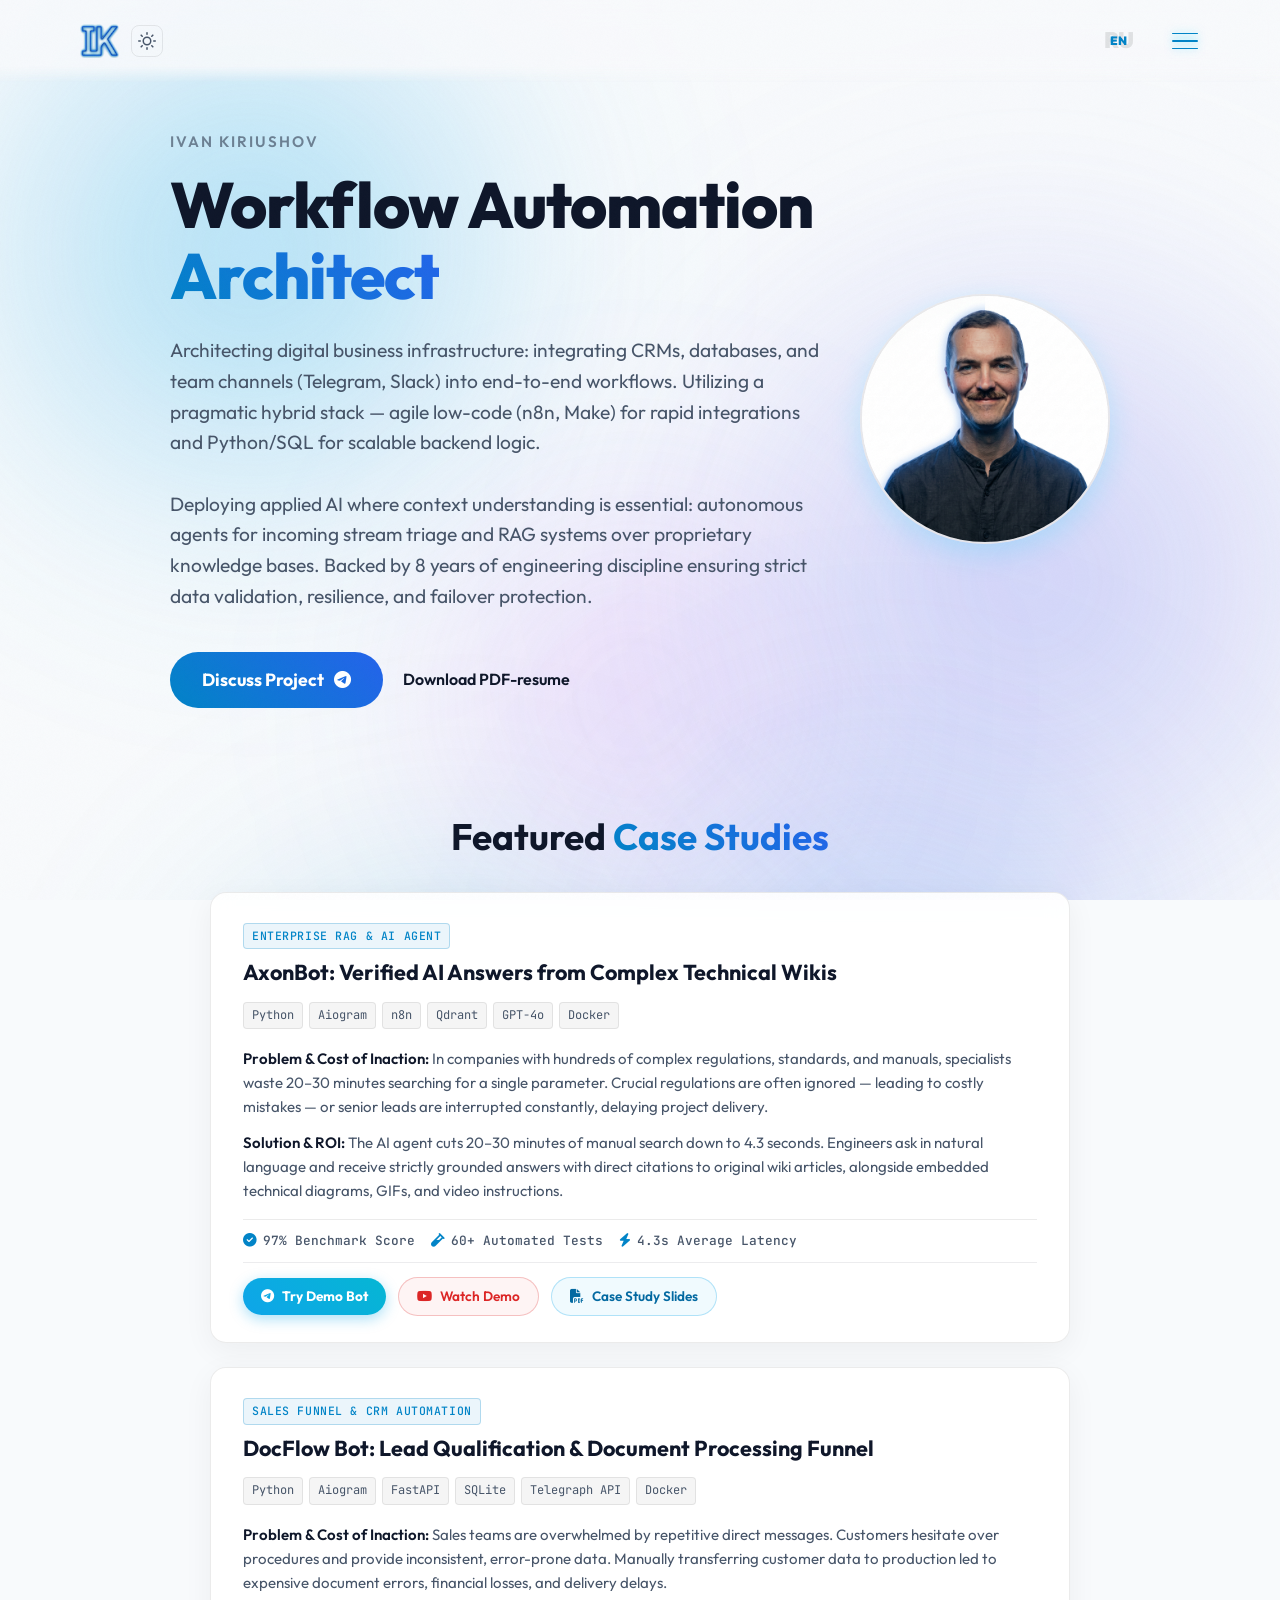
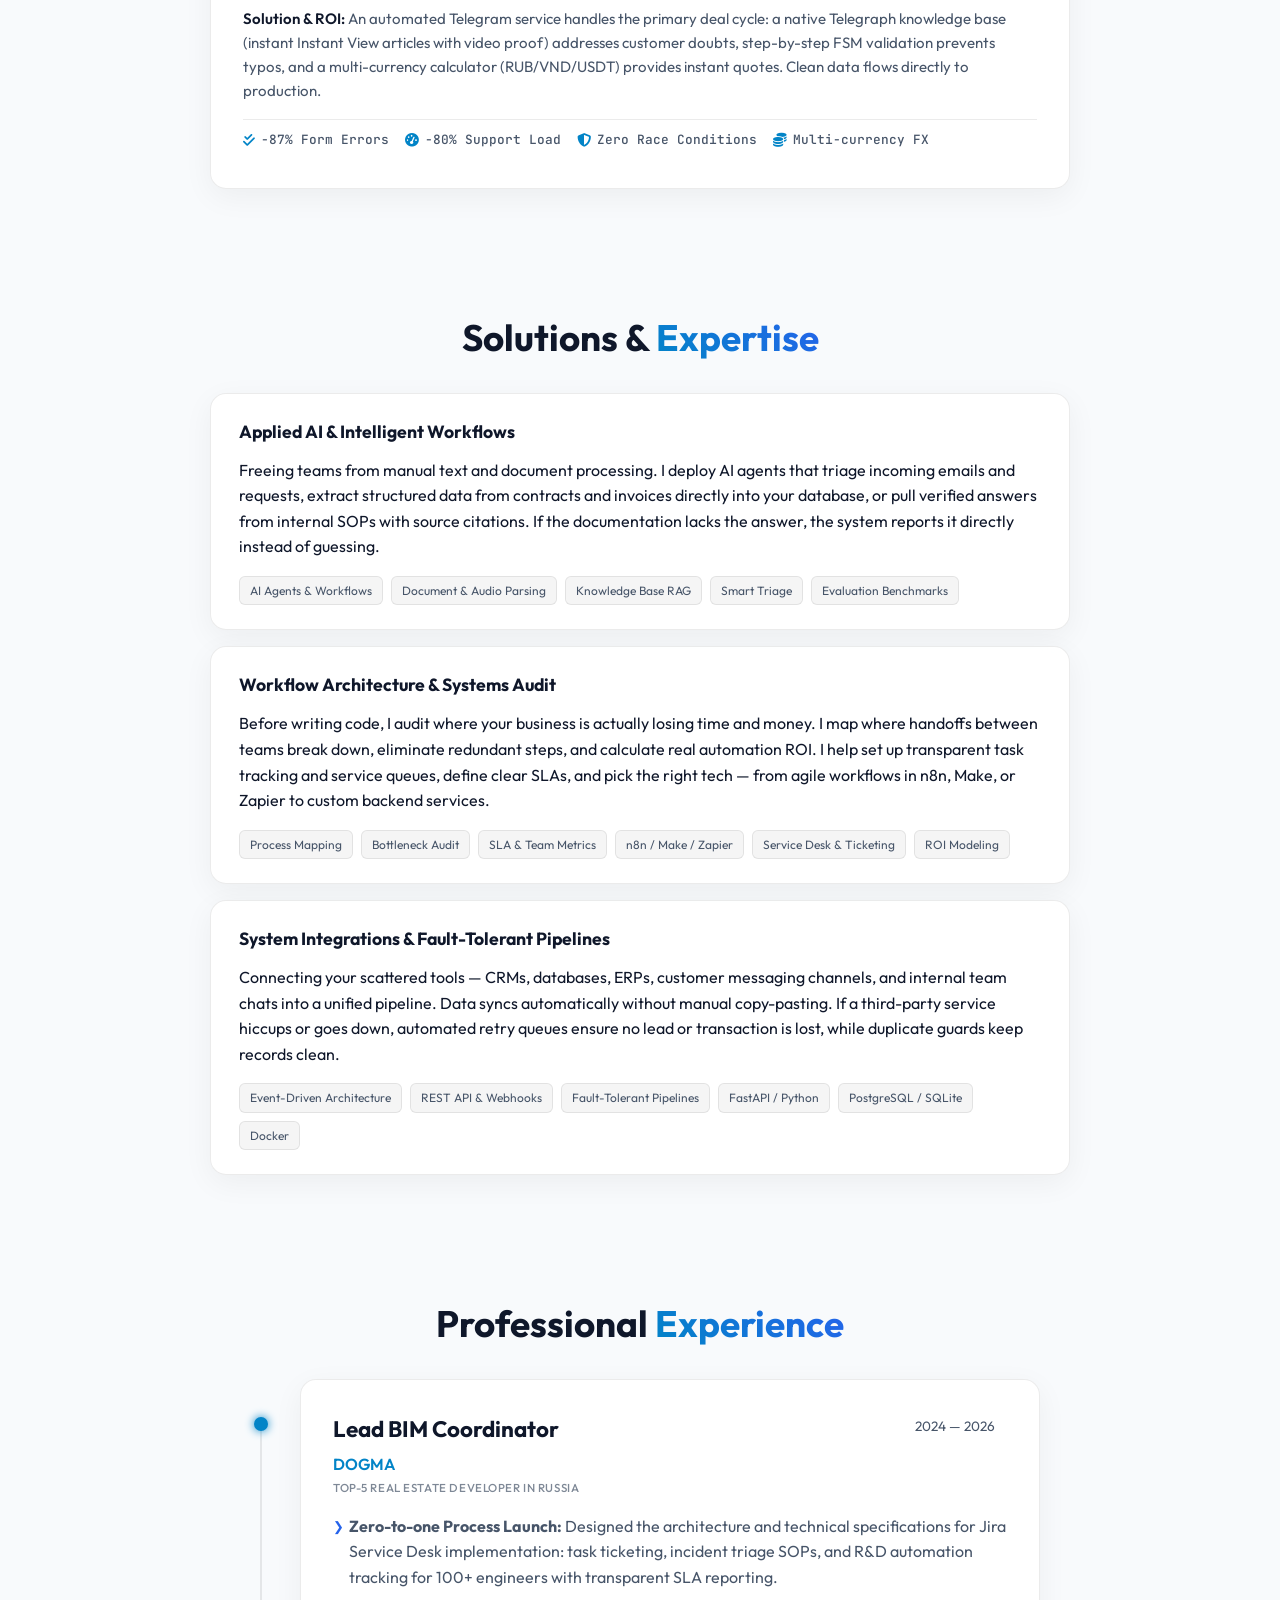
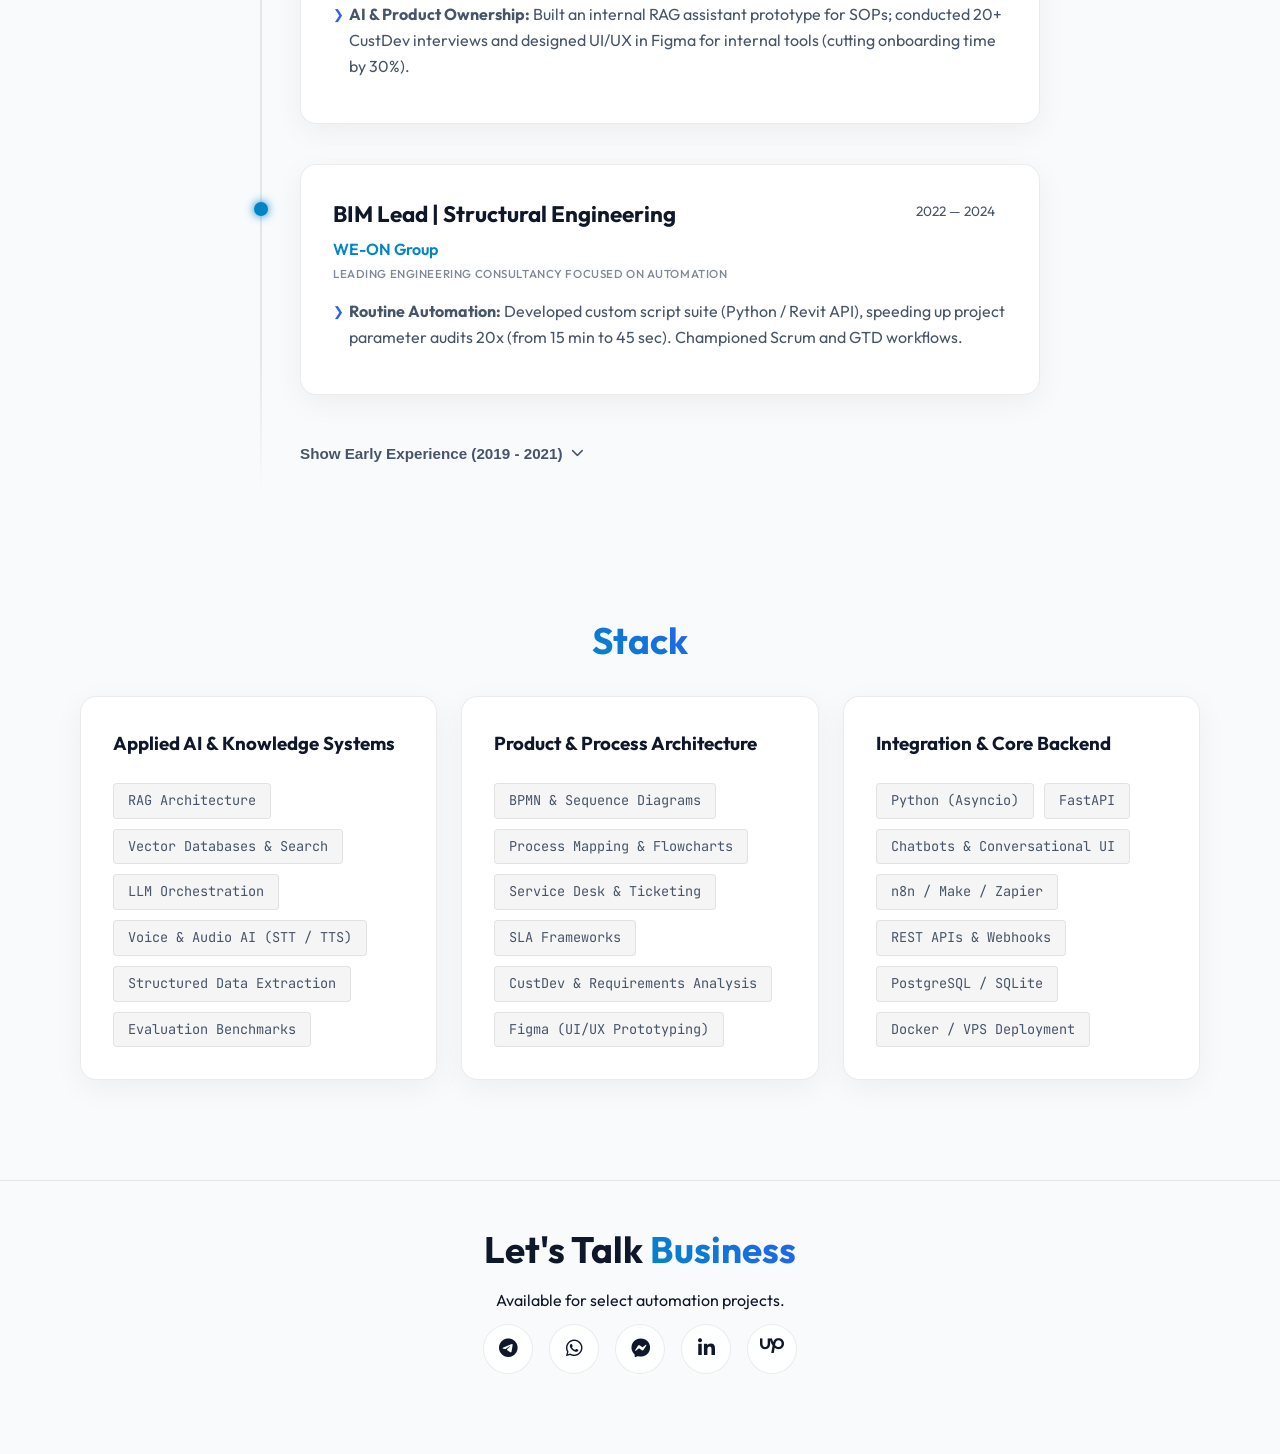
==== commit 596a9941: "Sync static assets and content adjustments" ====
--- a/index.html
+++ b/index.html
@@ -4,7 +4,7 @@
 <head>
     <meta charset="UTF-8">
     <meta name="viewport" content="width=device-width, initial-scale=1.0, maximum-scale=1.0, user-scalable=no">
-    <title>Ivan Kiryushov | Workflow Automation Architect</title>
+    <title>Ivan Kiriushov | Workflow Automation Architect</title>
     <meta name="description"
         content="Workflow Automation Architect. Transforming manual engineering tasks into scalable automation via Python, n8n, and custom bots.">
     <link rel="preconnect" href="https://fonts.googleapis.com">
@@ -12,8 +12,8 @@
     <link
         href="https://fonts.googleapis.com/css2?family=Outfit:wght@300;400;600;800&family=JetBrains+Mono:wght@400;500&display=swap"
         rel="stylesheet">
-    <link rel="stylesheet" href="https://cdnjs.cloudflare.com/ajax/libs/font-awesome/6.4.0/css/all.min.css">
-    <link rel="stylesheet" href="style.css">
+    <link rel="stylesheet" href="https://cdnjs.cloudflare.com/ajax/libs/font-awesome/6.6.0/css/all.min.css">
+    <link rel="stylesheet" href="style.css?v=11">
     <link rel="icon" type="image/png" href="favicon.png">
     <link rel="apple-touch-icon" href="apple-touch-icon.png">
 </head>
@@ -33,8 +33,25 @@
         <div class="container nav-content">
             <div class="nav-left">
                 <a href="#" class="logo">
-                    <img src="logo.png" alt="IK Logo" class="logo-img">
+                    <img src="logo.png?v=7" alt="IK Logo" class="logo-img logo-dark">
+                    <img src="logo-light.png?v=7" alt="IK Logo" class="logo-img logo-light">
                 </a>
+                <button class="theme-toggle" id="theme-toggle" aria-label="Toggle theme">
+                    <svg class="theme-icon-dark" width="16" height="16" viewBox="0 0 24 24" fill="none" stroke="currentColor" stroke-width="2" stroke-linecap="round" stroke-linejoin="round">
+                        <path d="M21 12.79A9 9 0 1 1 11.21 3 7 7 0 0 0 21 12.79z"></path>
+                    </svg>
+                    <svg class="theme-icon-light" width="18" height="18" viewBox="0 0 24 24" fill="none" stroke="currentColor" stroke-width="2" stroke-linecap="round" stroke-linejoin="round">
+                        <circle cx="12" cy="12" r="5"></circle>
+                        <line x1="12" y1="1" x2="12" y2="3"></line>
+                        <line x1="12" y1="21" x2="12" y2="23"></line>
+                        <line x1="4.22" y1="4.22" x2="5.64" y2="5.64"></line>
+                        <line x1="18.36" y1="18.36" x2="19.78" y2="19.78"></line>
+                        <line x1="1" y1="12" x2="3" y2="12"></line>
+                        <line x1="21" y1="12" x2="23" y2="12"></line>
+                        <line x1="4.22" y1="19.78" x2="5.64" y2="18.36"></line>
+                        <line x1="18.36" y1="5.64" x2="19.78" y2="4.22"></line>
+                    </svg>
+                </button>
             </div>
 
             <div class="nav-center">
@@ -69,21 +86,22 @@
         </div>
         <div class="drawer-content">
             <ul class="drawer-nav">
+                <li><a href="#projects">Projects</a></li>
                 <li><a href="#services">Solutions</a></li>
-                <li><a href="#stats">Efficiency</a></li>
                 <li><a href="#experience">Experience</a></li>
                 <li><a href="#skills">Stack</a></li>
             </ul>
             <div class="drawer-footer">
                 <p>Contact me:</p>
                 <div class="drawer-socials">
-                    <a href="https://t.me/bimivan" target="_blank" class="glass-icon"><i
+                    <a href="https://t.me/bimivan" target="_blank" class="glass-icon" title="Telegram" aria-label="Telegram"><i
                             class="fab fa-telegram-plane"></i></a>
-                    <a href="https://wa.me/79959209584" target="_blank" class="glass-icon"><i
+                    <a href="https://wa.me/79959209584" target="_blank" class="glass-icon" title="WhatsApp" aria-label="WhatsApp"><i
                             class="fab fa-whatsapp"></i></a>
-                    <a href="https://m.me/bimivan" target="_blank" class="glass-icon"><i
+                    <a href="https://m.me/kiryvanya" target="_blank" class="glass-icon" title="Messenger" aria-label="Messenger"><i
                             class="fab fa-facebook-messenger"></i></a>
-                    <a href="#" target="_blank" class="glass-icon"><i class="fab fa-linkedin-in"></i></a>
+                    <a href="https://www.linkedin.com/in/ivan-kiriushov-4121ba403" target="_blank" class="glass-icon" title="LinkedIn" aria-label="LinkedIn"><i class="fab fa-linkedin-in"></i></a>
+                    <a href="https://www.upwork.com/freelancers/~010f69036be68d81bb?mp_source=share" target="_blank" class="glass-icon" title="Upwork" aria-label="Upwork"><i class="fab fa-upwork"></i></a>
                 </div>
             </div>
         </div>
@@ -92,18 +110,16 @@
     <header id="home" class="hero">
         <div class="container hero-content fade-up">
             <div class="hero-text-block">
-                <p class="hero-name-tag">Ivan Kiryushov</p>
-                <h1>Workflow Automation <br><span class="accent">& AI Solutions</span></h1>
+                <p class="hero-name-tag">Ivan Kiriushov</p>
+                <h1>Workflow Automation <br><span class="accent">Architect</span></h1>
                 <p class="subtitle" style="max-width: 650px;">
-                    I spent 8 years deep inside complex AEC projects — from massive residential complexes to a 74-story
-                    business tower and high-LOD industrial logistics hubs.<br><br>
-                    The real bottleneck isn't the software itself — it's the broken workflows connecting it. That’s why
-                    I build tools to fix them: from RAG assistants to production Python bots.
+                    Architecting digital business infrastructure: integrating CRMs, databases, and team channels (Telegram, Slack) into end-to-end workflows. Utilizing a pragmatic hybrid stack — agile low-code (n8n, Make) for rapid integrations and Python/SQL for scalable backend logic.<br><br>
+                    Deploying applied AI where context understanding is essential: autonomous agents for incoming stream triage and RAG systems over proprietary knowledge bases. Backed by 8 years of engineering discipline ensuring strict data validation, resilience, and failover protection.
                 </p>
                 <div class="hero-actions">
                     <a href="https://t.me/bimivan" target="_blank" class="btn btn-primary">Discuss Project <i
                             class="fab fa-telegram-plane"></i></a>
-                    <a href="assets/Ivan_Kiryushov_Resume_EN.pdf" class="btn btn-secondary" download>Download
+                    <a href="assets/Ivan_Kiriushov_Resume_EN.pdf" class="btn btn-secondary" download>Download
                         PDF-resume</a>
                 </div>
             </div>
@@ -111,11 +127,95 @@
             <div class="hero-photo-block" style="position: relative;">
                 <div class="glass-photo-wrapper"
                     style="width: 250px; height: 250px; border-radius: 50%; overflow: hidden; background: var(--glass-bg); border: 2px solid var(--glass-border); box-shadow: 0 10px 30px rgba(0, 210, 255, 0.2); position: relative; display: flex; align-items: center; justify-content: center;">
-                    <img src="profile.png" alt="Ivan Kiryushov" style="width: 100%; height: 100%; object-fit: cover;">
+                    <img src="profile.png?v=2" alt="Ivan Kiriushov" class="profile-photo photo-dark" style="width: 100%; height: 100%; object-fit: cover;">
+                    <img src="profile-light.png?v=2" alt="Ivan Kiriushov" class="profile-photo photo-light" onerror="this.src='profile.png?v=2'" style="width: 100%; height: 100%; object-fit: cover;">
                 </div>
             </div>
         </div>
     </header>
+
+    <section id="projects" class="projects section-pad">
+        <div class="container">
+            <h2 class="section-title text-center fade-up">Featured <span class="accent">Case Studies</span></h2>
+            <div class="projects-list fade-up">
+
+                <!-- AxonBot -->
+                <div class="project-card glass-card">
+                    <div class="project-header">
+                        <div class="project-meta">
+                            <span class="project-badge">Enterprise RAG & AI Agent</span>
+                            <h3 class="project-title">AxonBot: Verified AI Answers from Complex Technical Wikis</h3>
+                        </div>
+                        <div class="project-stack">
+                            <span>Python</span>
+                            <span>Aiogram</span>
+                            <span>n8n</span>
+                            <span>Qdrant</span>
+                            <span>GPT-4o</span>
+                            <span>Docker</span>
+                        </div>
+                    </div>
+                    <div class="project-body">
+                        <div class="project-block">
+                            <strong>Problem & Cost of Inaction:</strong> In companies with hundreds of complex regulations, standards, and manuals, specialists waste 20–30 minutes searching for a single parameter. Crucial regulations are often ignored — leading to costly mistakes — or senior leads are interrupted constantly, delaying project delivery.
+                        </div>
+                        <div class="project-block">
+                            <strong>Solution & ROI:</strong> The AI agent cuts 20–30 minutes of manual search down to 4.3 seconds. Engineers ask in natural language and receive strictly grounded answers with direct citations to original wiki articles, alongside embedded technical diagrams, GIFs, and video instructions.
+                        </div>
+                        <div class="project-metrics-row">
+                            <div class="project-metric-chip"><i class="fas fa-check-circle"></i> 97% Benchmark Score</div>
+                            <div class="project-metric-chip"><i class="fas fa-vial"></i> 60+ Automated Tests</div>
+                            <div class="project-metric-chip"><i class="fas fa-bolt"></i> 4.3s Average Latency</div>
+                        </div>
+                        <div class="project-actions">
+                            <a href="https://t.me/bim_axonbot?start=landing" target="_blank" rel="noopener noreferrer" class="btn-project-action btn-action-telegram">
+                                <i class="fab fa-telegram-plane"></i> Try Demo Bot
+                            </a>
+                            <a href="https://youtu.be/70uFZETkw-g" target="_blank" rel="noopener noreferrer" class="btn-project-action btn-action-youtube">
+                                <i class="fab fa-youtube"></i> Watch Demo
+                            </a>
+                            <a href="assets/AxonBot_Landing.pdf" target="_blank" class="btn-project-action btn-action-pdf">
+                                <i class="fas fa-file-pdf"></i> Case Study Slides
+                            </a>
+                        </div>
+                    </div>
+                </div>
+
+                <!-- DocFlow CRM Bot -->
+                <div class="project-card glass-card">
+                    <div class="project-header">
+                        <div class="project-meta">
+                            <span class="project-badge">Sales Funnel & CRM Automation</span>
+                            <h3 class="project-title">DocFlow Bot: Lead Qualification & Document Processing Funnel</h3>
+                        </div>
+                        <div class="project-stack">
+                            <span>Python</span>
+                            <span>Aiogram</span>
+                            <span>FastAPI</span>
+                            <span>SQLite</span>
+                            <span>Telegraph API</span>
+                            <span>Docker</span>
+                        </div>
+                    </div>
+                    <div class="project-body">
+                        <div class="project-block">
+                            <strong>Problem & Cost of Inaction:</strong> Sales teams are overwhelmed by repetitive direct messages. Customers hesitate over procedures and provide inconsistent, error-prone data. Manually transferring customer data to production led to expensive document errors, financial losses, and delivery delays.
+                        </div>
+                        <div class="project-block">
+                            <strong>Solution & ROI:</strong> An automated Telegram service handles the primary deal cycle: a native Telegraph knowledge base (instant Instant View articles with video proof) addresses customer doubts, step-by-step FSM validation prevents typos, and a multi-currency calculator (RUB/VND/USDT) provides instant quotes. Clean data flows directly to production.
+                        </div>
+                        <div class="project-metrics-row">
+                            <div class="project-metric-chip"><i class="fas fa-check-double"></i> -87% Form Errors</div>
+                            <div class="project-metric-chip"><i class="fas fa-tachometer-alt"></i> -80% Support Load</div>
+                            <div class="project-metric-chip"><i class="fas fa-shield-alt"></i> Zero Race Conditions</div>
+                            <div class="project-metric-chip"><i class="fas fa-coins"></i> Multi-currency FX</div>
+                        </div>
+                    </div>
+                </div>
+
+            </div>
+        </div>
+    </section>
 
     <section id="services" class="services section-pad">
         <div class="container">
@@ -124,87 +224,54 @@
 
                 <div class="service-card glass-card">
                     <div class="service-card-header">
-                        <span class="service-title">Workflow Automation & AI</span>
+                        <span class="service-title">Applied AI & Intelligent Workflows</span>
                     </div>
                     <div class="service-card-body">
-                        <p>I reduce operational delays by fixing broken workflows with code. I build Python scripts, n8n
-                            pipelines, and RAG AI assistants that navigate your knowledge base and answer questions
-                            instantly — saving your team hundreds of hours on manual data processing.</p>
+                        <p>Freeing teams from manual text and document processing. I deploy AI agents that triage incoming emails and requests, extract structured data from contracts and invoices directly into your database, or pull verified answers from internal SOPs with source citations. If the documentation lacks the answer, the system reports it directly instead of guessing.</p>
                         <div class="service-tags">
-                            <span>Python</span>
-                            <span>n8n</span>
-                            <span>RAG / Vector DB</span>
-                            <span>Confluence</span>
-                            <span>Jira Automation</span>
+                            <span>AI Agents & Workflows</span>
+                            <span>Document & Audio Parsing</span>
+                            <span>Knowledge Base RAG</span>
+                            <span>Smart Triage</span>
+                            <span>Evaluation Benchmarks</span>
                         </div>
                     </div>
                 </div>
 
                 <div class="service-card glass-card">
                     <div class="service-card-header">
-                        <span class="service-title">Bots & System Integrations</span>
+                        <span class="service-title">Workflow Architecture & Systems Audit</span>
                     </div>
                     <div class="service-card-body">
-                        <p>I build production-grade bots and industrial integrations to eliminate manual data entry.
-                            Whether wiring Telegram to your CRM or building automated data flows, I ensure your systems
-                            talk to each other reliably.</p>
+                        <p>Before writing code, I audit where your business is actually losing time and money. I map where handoffs between teams break down, eliminate redundant steps, and calculate real automation ROI. I help set up transparent task tracking and service queues, define clear SLAs, and pick the right tech — from agile workflows in n8n, Make, or Zapier to custom backend services.</p>
                         <div class="service-tags">
-                            <span>FastAPI</span>
-                            <span>Aiogram</span>
-                            <span>Docker</span>
-                            <span>VPS</span>
-                            <span>Webhooks</span>
-                            <span>Google Sheets API</span>
+                            <span>Process Mapping</span>
+                            <span>Bottleneck Audit</span>
+                            <span>SLA & Team Metrics</span>
+                            <span>n8n / Make / Zapier</span>
+                            <span>Service Desk & Ticketing</span>
+                            <span>ROI Modeling</span>
                         </div>
                     </div>
                 </div>
 
                 <div class="service-card glass-card">
                     <div class="service-card-header">
-                        <span class="service-title">Digital Strategy & Systems Design</span>
+                        <span class="service-title">System Integrations & Fault-Tolerant Pipelines</span>
                     </div>
                     <div class="service-card-body">
-                        <p>Before writing code, I audit processes to maximize ROI. By interviewing your team and mapping
-                            bottlenecks, I design digital systems (Jira structures, SLA frameworks, UI prototypes) that
-                            deliver clear business value, not just isolated features.</p>
+                        <p>Connecting your scattered tools — CRMs, databases, ERPs, customer messaging channels, and internal team chats into a unified pipeline. Data syncs automatically without manual copy-pasting. If a third-party service hiccups or goes down, automated retry queues ensure no lead or transaction is lost, while duplicate guards keep records clean.</p>
                         <div class="service-tags">
-                            <span>Jira Service Desk</span>
-                            <span>Figma</span>
-                            <span>CustDev</span>
-                            <span>Process Mapping</span>
-                            <span>SLA Design</span>
-                        </div>
-                    </div>
-                </div>
-
-            </div>
-        </div>
-    </section>
-
-    <section id="stats" class="stats">
-        <div class="container fade-up" style="margin-bottom: 40px;">
-            <h2 class="section-title text-center">Efficiency & <span class="accent">Scaling</span></h2>
-        </div>
-        <div class="container stats-grid delay-1 fade-up">
-            <div class="stat-card glass-card">
-                <div class="stat-number">170+</div>
-                <div class="stat-label">Service Desk Cases</div>
-                <div class="stat-desc">System architecture in Jira.</div>
-            </div>
-            <div class="stat-card glass-card">
-                <div class="stat-number">60+</div>
-                <div class="stat-label">Engineering Solutions</div>
-                <div class="stat-desc">Scripts, bots, and R&D (Python).</div>
-            </div>
-            <div class="stat-card glass-card">
-                <div class="stat-number">AI</div>
-                <div class="stat-label">RAG Systems</div>
-                <div class="stat-desc">Automated query for standard regulations.</div>
-            </div>
-            <div class="stat-card glass-card">
-                <div class="stat-number">74</div>
-                <div class="stat-label">Floors</div>
-                <div class="stat-desc">Full coordination (AR, KR, MEP) of the first highly complex skyscraper.</div>
+                            <span>Event-Driven Architecture</span>
+                            <span>REST API & Webhooks</span>
+                            <span>Fault-Tolerant Pipelines</span>
+                            <span>FastAPI / Python</span>
+                            <span>PostgreSQL / SQLite</span>
+                            <span>Docker</span>
+                        </div>
+                    </div>
+                </div>
+
             </div>
         </div>
     </section>
@@ -219,21 +286,15 @@
                     <div class="glass-card timeline-content">
                         <div class="job-header">
                             <div>
-                                <h3>Senior BIM Coordinator</h3>
+                                <h3>Lead BIM Coordinator</h3>
                                 <div class="company">DOGMA</div>
-                                <span class="company-tagline">TOP-5 Residential Developer in Russia</span>
+                                <span class="company-tagline">Top-5 Real Estate Developer in Russia</span>
                             </div>
                             <div class="period">2024 — 2026</div>
                         </div>
                         <ul class="job-details">
-                            <li><strong>System Architecture:</strong> Designed the BIM department workflow in Jira
-                                Service Desk. Handled 170+ cases, with 38% being complex automation and R&D tasks.
-                                Introduced transparent SLAs.</li>
-                            <li><strong>Product Management:</strong> Full-cycle plugin development support. From
-                                conducting provocative CustDev interviews to UI/UX prototyping in Figma.</li>
-                            <li><strong>Engineering & AI:</strong> Development of a Python tool ecosystem. Implemented a
-                                RAG system (AI assistant) for instant navigation through corporate knowledge bases and
-                                standards.</li>
+                            <li><strong>Zero-to-one Process Launch:</strong> Designed the architecture and technical specifications for Jira Service Desk implementation: task ticketing, incident triage SOPs, and R&D automation tracking for 100+ engineers with transparent SLA reporting.</li>
+                            <li><strong>AI & Product Ownership:</strong> Built an internal RAG assistant prototype for SOPs; conducted 20+ CustDev interviews and designed UI/UX in Figma for internal tools (cutting onboarding time by 30%).</li>
                         </ul>
                     </div>
                 </div>
@@ -243,15 +304,14 @@
                     <div class="glass-card timeline-content">
                         <div class="job-header">
                             <div>
-                                <h3>BIM Team Lead (Structures) </h3>
+                                <h3>BIM Lead | Structural Engineering</h3>
                                 <div class="company">WE-ON Group</div>
-                                <span class="company-tagline">Leading engineering firm with deep automation focus</span>
+                                <span class="company-tagline">Leading engineering consultancy focused on automation</span>
                             </div>
                             <div class="period">2022 — 2024</div>
                         </div>
                         <ul class="job-details">
-                            <li><strong>Optimization:</strong> Reduced routine tasks by 20x through automation.
-                                Implemented GTD and Scrum elements into team workflows.</li>
+                            <li><strong>Routine Automation:</strong> Developed custom script suite (Python / Revit API), speeding up project parameter audits 20x (from 15 min to 45 sec). Championed Scrum and GTD workflows.</li>
                         </ul>
                     </div>
                 </div>
@@ -269,21 +329,15 @@
                                 <div class="glass-card timeline-content">
                                     <div class="job-header">
                                         <div>
-                                            <h3>BIM Coordinator</h3>
+                                            <h3>BIM Coordinator / Project Tech Lead</h3>
                                             <div class="company">Severin Development</div>
-                                            <span class="company-tagline">Innovation incubator & birthplace of the
-                                                "Signal"
-                                                ecosystem and 3D-scanning technologies</span>
+                                            <span class="company-tagline">Engineering innovation hub and cradle of Signal ecosystem</span>
                                         </div>
                                         <div class="period">2020 — 2021</div>
                                     </div>
                                     <ul class="job-details">
-                                        <li><strong>Complex Modeling:</strong> Coordination of a 74-story tower (AR, KR,
-                                            MEP) in
-                                            Moscow City.</li>
-                                        <li><strong>R&D / Team Leading:</strong> Development of Scan-to-BIM workflows
-                                            (point
-                                            clouds). Task distribution management.</li>
+                                        <li><strong>74-story Moscow-City Tower:</strong> Aligned LOD/LOI model requirements with executive stakeholders. Established Scan-to-BIM point cloud reconstruction pipeline.</li>
+                                        <li><strong>R&D & Team Leadership:</strong> Researched digital twin facility management models for post-commissioning operations. Conducted technical interviews and built the delivery team.</li>
                                     </ul>
                                 </div>
                             </div>
@@ -320,34 +374,41 @@
         <div class="container fade-up">
             <h2 class="section-title text-center"><span class="accent">Stack</span></h2>
             <div class="skills-grid">
-                <!-- AI & Automation -->
+                <!-- Applied AI -->
                 <div class="glass-card skill-category">
-                    <h3>AI & R&D</h3>
+                    <h3>Applied AI & Knowledge Systems</h3>
                     <div class="skill-tags">
-                        <span>RAG (Vector DB)</span>
+                        <span>RAG Architecture</span>
+                        <span>Vector Databases & Search</span>
                         <span>LLM Orchestration</span>
-                        <span>Aiogram / Telegram API</span>
-                        <span>Prompt Engineering</span>
-                    </div>
-                </div>
-                <!-- Core Dev -->
+                        <span>Voice & Audio AI (STT / TTS)</span>
+                        <span>Structured Data Extraction</span>
+                        <span>Evaluation Benchmarks</span>
+                    </div>
+                </div>
+                <!-- Process & Systems Architecture -->
                 <div class="glass-card skill-category">
-                    <h3>Automation & Dev</h3>
+                    <h3>Product & Process Architecture</h3>
                     <div class="skill-tags">
-                        <span>Python (Revit API)</span>
-                        <span>Dynamo (Expert)</span>
-                        <span>Meta API / Webhooks</span>
-                        <span>PyRevit / C# (Basic)</span>
-                    </div>
-                </div>
-                <!-- Management -->
+                        <span>BPMN & Sequence Diagrams</span>
+                        <span>Process Mapping & Flowcharts</span>
+                        <span>Service Desk & Ticketing</span>
+                        <span>SLA Frameworks</span>
+                        <span>CustDev & Requirements Analysis</span>
+                        <span>Figma (UI/UX Prototyping)</span>
+                    </div>
+                </div>
+                <!-- Integration & Backend -->
                 <div class="glass-card skill-category">
-                    <h3>Product & BIM</h3>
+                    <h3>Integration & Core Backend</h3>
                     <div class="skill-tags">
-                        <span>Jira Service Desk</span>
-                        <span>Figma (UI/UX)</span>
-                        <span>CustDev</span>
-                        <span>Revit / Navisworks</span>
+                        <span>Python (Asyncio)</span>
+                        <span>FastAPI</span>
+                        <span>Chatbots & Conversational UI</span>
+                        <span>n8n / Make / Zapier</span>
+                        <span>REST APIs & Webhooks</span>
+                        <span>PostgreSQL / SQLite</span>
+                        <span>Docker / VPS Deployment</span>
                     </div>
                 </div>
             </div>
@@ -362,19 +423,20 @@
                 <p>Available for select automation projects.</p>
             </div>
             <div class="social-links">
-                <a href="https://t.me/bimivan" target="_blank" class="glass-icon"><i
+                <a href="https://t.me/bimivan" target="_blank" class="glass-icon" title="Telegram" aria-label="Telegram"><i
                         class="fab fa-telegram-plane"></i></a>
-                <a href="https://wa.me/79959209584" target="_blank" class="glass-icon"><i
+                <a href="https://wa.me/79959209584" target="_blank" class="glass-icon" title="WhatsApp" aria-label="WhatsApp"><i
                         class="fab fa-whatsapp"></i></a>
-                <a href="https://m.me/kiryvanya" target="_blank" class="glass-icon"><i
+                <a href="https://m.me/kiryvanya" target="_blank" class="glass-icon" title="Messenger" aria-label="Messenger"><i
                         class="fab fa-facebook-messenger"></i></a>
-                <a href="#" target="_blank" class="glass-icon"><i class="fab fa-linkedin-in"></i></a>
+                <a href="https://www.linkedin.com/in/ivan-kiriushov-4121ba403" target="_blank" class="glass-icon" title="LinkedIn" aria-label="LinkedIn"><i class="fab fa-linkedin-in"></i></a>
+                <a href="https://www.upwork.com/freelancers/~010f69036be68d81bb?mp_source=share" target="_blank" class="glass-icon" title="Upwork" aria-label="Upwork"><i class="fab fa-upwork"></i></a>
             </div>
         </div>
     </footer>
 
 
-    <script src="app.js"></script>
+    <script src="app.js?v=2"></script>
 </body>
 
 </html>
--- a/style.css
+++ b/style.css
@@ -6,6 +6,20 @@
     --text-muted: #94a3b8;
     --glass-border: rgba(255, 255, 255, 0.08);
     --glass-bg: rgba(20, 22, 32, 0.45);
+    --card-hover-border: rgba(0, 210, 255, 0.3);
+    --card-surface: rgba(20, 22, 32, 0.6);
+}
+
+[data-theme="light"] {
+    --bg-primary: #f8fafc;
+    --accent-blue: #0284c7;
+    --accent-teal: #2563eb;
+    --text-main: #0f172a;
+    --text-muted: #475569;
+    --glass-border: rgba(0, 0, 0, 0.08);
+    --glass-bg: rgba(255, 255, 255, 0.85);
+    --card-hover-border: rgba(2, 132, 199, 0.35);
+    --card-surface: #ffffff;
 }
 
 * {
@@ -810,6 +824,11 @@
     box-shadow: 0 5px 15px rgba(0, 210, 255, 0.2);
 }
 
+/* Оптическая компенсация вертикального центрирования глифа Upwork (из-за отсутствия верхних выносных элементов) */
+.glass-icon .fa-upwork {
+    transform: translateY(-0.13em);
+}
+
 /* Animations - Reveal Scroll */
 .fade-up {
     opacity: 0;
@@ -1061,7 +1080,7 @@
 .mobile-drawer {
     position: fixed;
     top: 0;
-    right: -320px;
+    right: -340px;
     /* Hidden off-screen */
     width: 300px;
     height: 100vh;
@@ -1072,12 +1091,17 @@
     z-index: 1000;
     display: flex;
     flex-direction: column;
-    transition: all 0.4s cubic-bezier(0.19, 1, 0.22, 1);
-    box-shadow: -10px 0 30px rgba(0, 0, 0, 0.6);
+    visibility: hidden;
+    pointer-events: none;
+    box-shadow: none;
+    transition: right 0.4s cubic-bezier(0.19, 1, 0.22, 1), visibility 0.4s ease, box-shadow 0.4s ease;
 }
 
 .mobile-drawer.active {
     right: 0;
+    visibility: visible;
+    pointer-events: auto;
+    box-shadow: -10px 0 30px rgba(0, 0, 0, 0.6);
 }
 
 .drawer-header {
@@ -1102,7 +1126,7 @@
 
 .drawer-content {
     flex: 1;
-    padding: 20px 40px;
+    padding: 20px 24px;
     display: flex;
     flex-direction: column;
     justify-content: space-between;
@@ -1148,6 +1172,10 @@
     transition-delay: 0.4s;
 }
 
+.mobile-drawer.active .drawer-nav li:nth-child(5) a {
+    transition-delay: 0.5s;
+}
+
 .drawer-nav a:hover {
     color: var(--accent-blue);
     padding-left: 10px;
@@ -1175,13 +1203,14 @@
 
 .drawer-socials {
     display: flex;
-    gap: 16px;
+    gap: 10px;
+    flex-wrap: wrap;
 }
 
 .drawer-socials .glass-icon {
-    width: 44px;
-    height: 44px;
-    font-size: 1.1rem;
+    width: 40px;
+    height: 40px;
+    font-size: 1rem;
     background: rgba(255, 255, 255, 0.03);
 }
 
@@ -1216,9 +1245,423 @@
         font-size: 9px !important;
     }
 
-    .hero h1 {
-        font-size: 2.4rem;
-    }
+}
+
+/* --- Theme Toggle (Monochrome Minimalist) --- */
+.theme-toggle {
+    background: transparent;
+    border: 1px solid var(--glass-border);
+    color: var(--text-muted);
+    width: 32px;
+    height: 32px;
+    border-radius: 8px;
+    display: inline-flex;
+    align-items: center;
+    justify-content: center;
+    cursor: pointer;
+    transition: all 0.25s ease;
+    margin-left: 12px;
+    font-size: 0.9rem;
+    padding: 0;
+}
+
+.theme-toggle:hover {
+    color: var(--text-main);
+    border-color: var(--accent-blue);
+    background: var(--glass-bg);
+}
+
+.theme-toggle svg {
+    vertical-align: middle;
+}
+
+.theme-toggle .theme-icon-light {
+    display: none;
+}
+
+.theme-toggle .theme-icon-dark {
+    display: inline-block;
+}
+
+[data-theme="light"] .theme-toggle .theme-icon-dark {
+    display: none;
+}
+
+[data-theme="light"] .theme-toggle .theme-icon-light {
+    display: inline-block;
+}
+
+/* --- Profile Photo Dark/Light Switching --- */
+.profile-photo.photo-light {
+    display: none;
+}
+
+.profile-photo.photo-dark {
+    display: block;
+}
+
+[data-theme="light"] .profile-photo.photo-dark {
+    display: none;
+}
+
+[data-theme="light"] .profile-photo.photo-light {
+    display: block;
+}
+
+/* --- Logo Dark/Light Switching --- */
+.logo-img.logo-light {
+    display: none;
+}
+
+.logo-img.logo-dark {
+    display: block;
+}
+
+[data-theme="light"] .logo-img.logo-dark {
+    display: none;
+}
+
+[data-theme="light"] .logo-img.logo-light {
+    display: block;
+}
+
+/* --- Light Theme Global Adaptations --- */
+[data-theme="light"] body {
+    background-color: var(--bg-primary);
+    color: var(--text-main);
+}
+
+[data-theme="light"] .blob {
+    opacity: 0.55;
+    mix-blend-mode: multiply;
+    filter: blur(100px);
+}
+
+[data-theme="light"] .blob-1 {
+    background: radial-gradient(circle, rgba(14, 165, 233, 0.7) 0%, transparent 70%);
+}
+
+[data-theme="light"] .blob-2 {
+    background: radial-gradient(circle, rgba(99, 102, 241, 0.6) 0%, transparent 70%);
+}
+
+[data-theme="light"] .blob-3 {
+    background: radial-gradient(circle, rgba(2, 132, 199, 0.65) 0%, transparent 70%);
+}
+
+[data-theme="light"] .blob-4 {
+    background: radial-gradient(circle, rgba(168, 85, 247, 0.45) 0%, transparent 70%);
+}
+
+[data-theme="light"] .blob-5 {
+    background: radial-gradient(circle, rgba(37, 99, 235, 0.55) 0%, transparent 70%);
+}
+
+[data-theme="light"] .glass-nav {
+    background: rgba(248, 250, 252, 0.85) !important;
+    border-bottom: 1px solid rgba(0, 0, 0, 0.06);
+    box-shadow: 0 4px 20px rgba(0, 0, 0, 0.05);
+}
+
+[data-theme="light"] .glass-card {
+    background: rgba(255, 255, 255, 0.9);
+    border-color: rgba(0, 0, 0, 0.08);
+    box-shadow: 0 8px 30px rgba(0, 0, 0, 0.05);
+}
+
+[data-theme="light"] .glass-card:hover {
+    border-color: rgba(2, 132, 199, 0.35);
+    box-shadow: 0 12px 36px rgba(0, 0, 0, 0.08);
+}
+
+[data-theme="light"] .stat-label,
+[data-theme="light"] .job-header h3,
+[data-theme="light"] .skill-category h3,
+[data-theme="light"] .project-title,
+[data-theme="light"] .service-title {
+    color: var(--text-main);
+}
+
+[data-theme="light"] .stat-card {
+    background: rgba(255, 255, 255, 0.95);
+}
+
+[data-theme="light"] .mobile-drawer {
+    background: rgba(255, 255, 255, 0.98);
+    border-left: 1px solid rgba(0, 0, 0, 0.1);
+}
+
+[data-theme="light"] .mobile-drawer.active {
+    box-shadow: -10px 0 30px rgba(0, 0, 0, 0.12);
+}
+
+[data-theme="light"] .drawer-nav a {
+    color: #0f172a;
+}
+
+[data-theme="light"] .lang-bg {
+    color: rgba(0, 0, 0, 0.1);
+}
+
+[data-theme="light"] .lang-fg {
+    color: var(--accent-blue);
+    text-shadow: none;
+}
+
+[data-theme="light"] .close-drawer {
+    color: #0f172a;
+}
+
+[data-theme="light"] .service-tags span,
+[data-theme="light"] .service-body .service-tags span,
+[data-theme="light"] .skill-tags span,
+[data-theme="light"] .project-stack span {
+    background: rgba(0, 0, 0, 0.04);
+    border-color: rgba(0, 0, 0, 0.08);
+    color: var(--text-muted);
+}
+
+[data-theme="light"] .project-badge {
+    background: rgba(2, 132, 199, 0.08);
+    border-color: rgba(2, 132, 199, 0.25);
+    color: var(--accent-blue);
+}
+
+[data-theme="light"] .project-metric-chip {
+    background: transparent !important;
+    border: none !important;
+    color: #475569;
+}
+
+/* --- Projects / Case Studies Section --- */
+.projects-list {
+    display: flex;
+    flex-direction: column;
+    gap: 24px;
+    max-width: 860px;
+    margin: 0 auto;
+}
+
+.project-card {
+    padding: 30px 32px 26px;
+    border-radius: 16px;
+    transition: border-color 0.3s ease, box-shadow 0.3s ease;
+}
+
+.project-card:hover {
+    border-color: var(--card-hover-border);
+}
+
+.project-header {
+    display: flex;
+    justify-content: space-between;
+    align-items: flex-start;
+    flex-wrap: wrap;
+    gap: 12px;
+    margin-bottom: 18px;
+}
+
+.project-meta {
+    display: flex;
+    flex-direction: column;
+    gap: 6px;
+}
+
+.project-badge {
+    align-self: flex-start;
+    font-family: 'JetBrains Mono', monospace;
+    font-size: 0.72rem;
+    font-weight: 500;
+    color: var(--accent-blue);
+    text-transform: uppercase;
+    letter-spacing: 0.05em;
+    background: rgba(0, 210, 255, 0.08);
+    border: 1px solid rgba(0, 210, 255, 0.2);
+    padding: 3px 8px;
+    border-radius: 4px;
+}
+
+.project-title {
+    font-size: 1.35rem;
+    font-weight: 700;
+    color: #fff;
+    margin: 0;
+}
+
+.project-stack {
+    display: flex;
+    flex-wrap: wrap;
+    gap: 6px;
+    align-self: flex-start;
+}
+
+.project-stack span {
+    background: rgba(255, 255, 255, 0.04);
+    border: 1px solid var(--glass-border);
+    padding: 3px 8px;
+    border-radius: 4px;
+    font-family: 'JetBrains Mono', monospace;
+    font-size: 0.75rem;
+    color: var(--text-muted);
+}
+
+.project-body {
+    display: flex;
+    flex-direction: column;
+    gap: 12px;
+    font-size: 0.94rem;
+    line-height: 1.6;
+    color: var(--text-muted);
+}
+
+.project-block strong {
+    color: var(--text-main);
+    font-weight: 600;
+}
+
+.project-metrics-row {
+    display: flex;
+    flex-wrap: wrap;
+    align-items: center;
+    gap: 16px;
+    margin-top: 4px;
+    padding: 14px 0;
+    border-top: 1px solid var(--glass-border);
+}
+
+.project-metric-chip {
+    display: inline-flex;
+    align-items: center;
+    gap: 6px;
+    font-size: 0.8rem;
+    line-height: 1;
+    font-weight: 500;
+    color: var(--text-muted);
+    font-family: 'JetBrains Mono', monospace;
+    background: transparent !important;
+    border: none !important;
+    padding: 0 !important;
+}
+
+.project-metric-chip i {
+    color: var(--accent-blue);
+    font-size: 0.85rem;
+    line-height: 1;
+}
+
+[data-theme="light"] .project-metric-chip {
+    color: #475569;
+}
+
+[data-theme="light"] .project-metric-chip i {
+    color: #0284c7;
+}
+
+.project-actions {
+    display: flex;
+    flex-wrap: wrap;
+    align-items: center;
+    gap: 12px;
+    margin-top: -12px; /* Нивелирует flex-gap в 12px от .project-body для идеальной вертикальной симметрии */
+    padding-top: 14px;
+    border-top: 1px solid rgba(255, 255, 255, 0.06);
+}
+
+[data-theme="light"] .project-actions {
+    border-top-color: rgba(15, 23, 42, 0.08);
+}
+
+.btn-project-action {
+    display: inline-flex;
+    align-items: center;
+    gap: 8px;
+    padding: 8px 18px;
+    border-radius: 30px;
+    font-size: 0.85rem;
+    font-weight: 600;
+    text-decoration: none;
+    transition: all 0.25s cubic-bezier(0.16, 1, 0.3, 1);
+    cursor: pointer;
+}
+
+/* Telegram Primary (Hero-styled solid button) */
+.btn-action-telegram {
+    background: linear-gradient(45deg, var(--accent-blue), var(--accent-teal));
+    color: #fff !important;
+    font-weight: 700;
+    border: none;
+    box-shadow: 0 4px 15px rgba(0, 210, 255, 0.25);
+}
+
+.btn-action-telegram:hover {
+    transform: scale(1.04);
+    box-shadow: 0 6px 20px rgba(0, 210, 255, 0.45);
+    color: #fff !important;
+}
+
+/* YouTube Secondary Pill */
+.btn-action-youtube {
+    background: rgba(255, 0, 0, 0.06);
+    border: 1px solid rgba(255, 68, 68, 0.25);
+    color: #ff6b6b;
+}
+
+.btn-action-youtube:hover {
+    background: rgba(255, 0, 0, 0.15);
+    border-color: rgba(255, 68, 68, 0.5);
+    color: #ff8787;
+    transform: scale(1.04);
+    box-shadow: 0 4px 15px rgba(255, 0, 0, 0.2);
+}
+
+/* PDF Secondary Pill */
+.btn-action-pdf {
+    background: rgba(0, 210, 255, 0.05);
+    border: 1px solid rgba(0, 210, 255, 0.22);
+    color: var(--accent-blue);
+}
+
+.btn-action-pdf:hover {
+    background: rgba(0, 210, 255, 0.12);
+    border-color: var(--accent-blue);
+    color: #fff;
+    transform: scale(1.04);
+    box-shadow: 0 4px 15px rgba(0, 210, 255, 0.2);
+}
+
+/* Light theme button styles */
+[data-theme="light"] .btn-action-telegram {
+    background: linear-gradient(45deg, #0ea5e9, #06b6d4);
+    color: #fff !important;
+    box-shadow: 0 4px 14px rgba(14, 165, 233, 0.35);
+}
+
+[data-theme="light"] .btn-action-telegram:hover {
+    box-shadow: 0 6px 20px rgba(14, 165, 233, 0.5);
+}
+
+[data-theme="light"] .btn-action-youtube {
+    background: rgba(220, 38, 38, 0.05);
+    border: 1px solid rgba(220, 38, 38, 0.25);
+    color: #dc2626;
+}
+
+[data-theme="light"] .btn-action-youtube:hover {
+    background: rgba(220, 38, 38, 0.12);
+    border-color: #dc2626;
+    color: #b91c1c;
+}
+
+[data-theme="light"] .btn-action-pdf {
+    background: rgba(14, 165, 233, 0.06);
+    border: 1px solid rgba(14, 165, 233, 0.28);
+    color: #0369a1;
+}
+
+[data-theme="light"] .btn-action-pdf:hover {
+    background: rgba(14, 165, 233, 0.14);
+    border-color: #0ea5e9;
+    color: #0284c7;
 }
 
 /* --- Print Styles for High-Quality PDF Generation --- */
